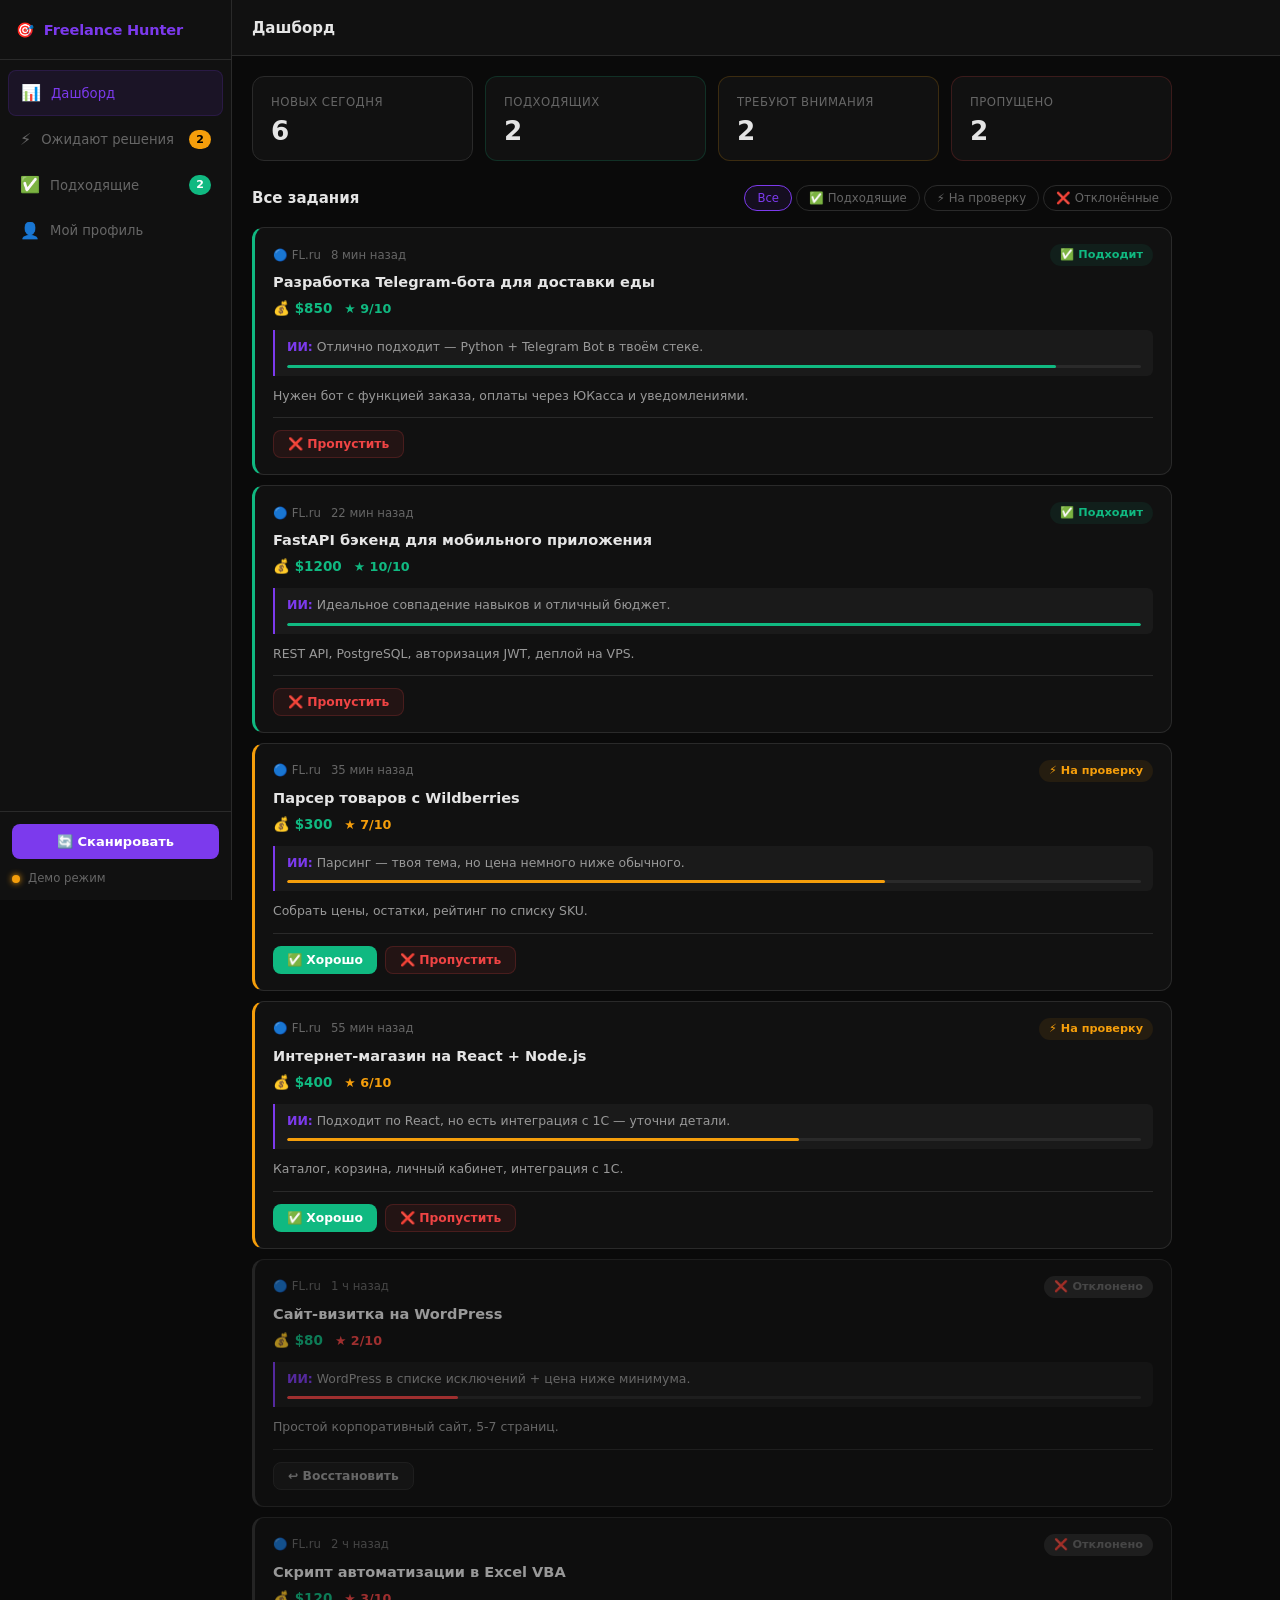
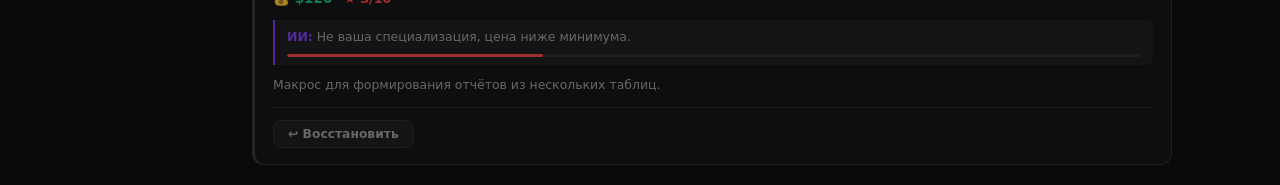
==== public/index.html @ 2350abae "Initial commit: Freelance Hunter MVP - 5-step onboarding (direction, skills, experience, price, summ" ====
<!DOCTYPE html>
<html lang="ru">
<head>
  <meta charset="UTF-8" />
  <meta name="viewport" content="width=device-width, initial-scale=1.0" />
  <title>Freelance Hunter</title>
  <link rel="stylesheet" href="style.css" />
</head>
<body class="dashboard-body">

  <!-- ── Sidebar ─────────────────────────────────────────────────────── -->
  <aside class="sidebar" id="sidebar">
    <div class="sidebar-logo">
      <span>🎯</span>
      <span>Freelance Hunter</span>
    </div>

    <nav class="sidebar-nav">
      <a href="#" class="nav-item active" data-tab="all">
        <span class="nav-icon">📊</span>
        <span>Дашборд</span>
      </a>
      <a href="#" class="nav-item" data-tab="review">
        <span class="nav-icon">⚡</span>
        <span>Ожидают решения</span>
        <span class="nav-badge" id="badge-review">0</span>
      </a>
      <a href="#" class="nav-item" data-tab="approved">
        <span class="nav-icon">✅</span>
        <span>Подходящие</span>
        <span class="nav-badge green" id="badge-approved">0</span>
      </a>
      <a href="#" class="nav-item" data-tab="profile">
        <span class="nav-icon">👤</span>
        <span>Мой профиль</span>
      </a>
    </nav>

    <div class="sidebar-bottom">
      <button class="scan-btn" id="scan-btn" onclick="triggerScan()">
        🔄 Сканировать
      </button>
      <div class="sidebar-status">
        <span class="status-dot" id="status-dot"></span>
        <span id="status-text">Загрузка...</span>
      </div>
    </div>
  </aside>

  <!-- ── Main ──────────────────────────────────────────────────────────── -->
  <main class="main">

    <!-- Topbar -->
    <header class="topbar">
      <button class="menu-btn" id="menu-btn">☰</button>
      <h1 class="topbar-title" id="topbar-title">Дашборд</h1>
      <div class="topbar-right">
        <span class="last-update" id="last-update"></span>
      </div>
    </header>

    <!-- Content -->
    <div class="content">

      <!-- ══ TAB: all (dashboard) ══ -->
      <section class="tab-pane active" id="tab-all">

        <!-- Stats -->
        <div class="stats-row">
          <div class="stat-card">
            <div class="stat-label">Новых сегодня</div>
            <div class="stat-value" id="stat-today">—</div>
          </div>
          <div class="stat-card green">
            <div class="stat-label">Подходящих</div>
            <div class="stat-value" id="stat-approved">—</div>
          </div>
          <div class="stat-card yellow">
            <div class="stat-label">Требуют внимания</div>
            <div class="stat-value" id="stat-review">—</div>
          </div>
          <div class="stat-card red">
            <div class="stat-label">Пропущено</div>
            <div class="stat-value" id="stat-rejected">—</div>
          </div>
        </div>

        <!-- Jobs list -->
        <div class="section-header">
          <h2 class="section-title">Все задания</h2>
          <div class="filter-row">
            <button class="filter-btn active" data-filter="all" onclick="setFilter(this,'all')">Все</button>
            <button class="filter-btn" data-filter="approved" onclick="setFilter(this,'approved')">✅ Подходящие</button>
            <button class="filter-btn" data-filter="review" onclick="setFilter(this,'review')">⚡ На проверку</button>
            <button class="filter-btn" data-filter="rejected" onclick="setFilter(this,'rejected')">❌ Отклонённые</button>
          </div>
        </div>

        <div class="jobs-list" id="jobs-list">
          <div class="empty-state">
            <div class="empty-icon">📭</div>
            <div class="empty-title">Заданий пока нет</div>
            <div class="empty-hint">Нажми «Сканировать» чтобы загрузить задания с FL.ru</div>
          </div>
        </div>

      </section>

      <!-- ══ TAB: review ══ -->
      <section class="tab-pane" id="tab-review">
        <div class="section-header">
          <h2 class="section-title">⚡ Ожидают решения</h2>
        </div>
        <div class="jobs-list" id="review-list"></div>
      </section>

      <!-- ══ TAB: approved ══ -->
      <section class="tab-pane" id="tab-approved">
        <div class="section-header">
          <h2 class="section-title">✅ Подходящие задания</h2>
        </div>
        <div class="jobs-list" id="approved-list"></div>
      </section>

      <!-- ══ TAB: profile ══ -->
      <section class="tab-pane" id="tab-profile">
        <div class="profile-card">
          <h2 class="section-title" style="margin-bottom:20px">👤 Мой профиль</h2>
          <div class="profile-grid" id="profile-display">
            <div class="empty-state">Загрузка...</div>
          </div>
          <div style="margin-top:24px">
            <a href="onboarding.html" class="ob-btn-outline" style="display:inline-flex;align-items:center;gap:8px;text-decoration:none">
              ✏️ Изменить профиль
            </a>
          </div>
        </div>
      </section>

    </div><!-- /content -->
  </main>

  <!-- ── Toasts ─────────────────────────────────────────────────────────── -->
  <div id="toast-box"></div>

  <script src="app.js"></script>
</body>
</html>
---- public/style.css ----
/* ═══════════════════════════════════════════
   RESET & TOKENS
   ═══════════════════════════════════════════ */
*, *::before, *::after { box-sizing: border-box; margin: 0; padding: 0; }

:root {
  --bg:       #0a0a0a;
  --surface:  #111111;
  --surface2: #1a1a1a;
  --border:   #2a2a2a;
  --text:     #e5e5e5;
  --muted:    #666;
  --dim:      #999;

  --accent:   #7c3aed;
  --accent-h: #6d28d9;
  --accent-bg:#7c3aed18;

  --green:    #10b981;
  --green-bg: #10b98115;
  --yellow:   #f59e0b;
  --yellow-bg:#f59e0b15;
  --red:      #ef4444;
  --red-bg:   #ef444415;
  --blue:     #3b82f6;

  --sidebar-w: 232px;
  --topbar-h:  56px;
  --radius:    12px;
  --radius-sm: 8px;
  --shadow:    0 8px 32px rgba(0,0,0,.5);
}

html { font-size: 15px; }

body {
  font-family: -apple-system, BlinkMacSystemFont, 'Segoe UI', system-ui, sans-serif;
  background: var(--bg);
  color: var(--text);
  line-height: 1.6;
  -webkit-font-smoothing: antialiased;
}

a { color: inherit; }
button { font-family: inherit; cursor: pointer; }
input, textarea, select { font-family: inherit; }

::-webkit-scrollbar { width: 5px; height: 5px; }
::-webkit-scrollbar-track { background: transparent; }
::-webkit-scrollbar-thumb { background: #333; border-radius: 99px; }

.hidden { display: none !important; }

/* ═══════════════════════════════════════════
   ONBOARDING LAYOUT
   ═══════════════════════════════════════════ */
.onboarding-body {
  min-height: 100vh;
  display: flex;
  align-items: center;
  justify-content: center;
  padding: 24px 16px;
  background: var(--bg);
}

.ob-wrap {
  width: 100%;
  max-width: 600px;
}

.ob-header {
  text-align: center;
  margin-bottom: 32px;
}

.ob-logo {
  font-size: 1.5rem;
  font-weight: 700;
  color: var(--accent);
  margin-bottom: 6px;
}

.ob-subtitle {
  color: var(--dim);
  font-size: 0.9rem;
}

/* Progress */
.ob-progress-wrap {
  display: flex;
  align-items: center;
  gap: 12px;
  margin-bottom: 20px;
}

.ob-progress-bar {
  flex: 1;
  height: 4px;
  background: var(--border);
  border-radius: 99px;
  overflow: hidden;
}

.ob-progress-fill {
  height: 100%;
  background: var(--accent);
  border-radius: 99px;
  transition: width 0.35s cubic-bezier(.4,0,.2,1);
  width: 0%;
}

.ob-progress-text {
  font-size: 0.8rem;
  color: var(--dim);
  white-space: nowrap;
}

/* Card */
.ob-card {
  background: var(--surface);
  border: 1px solid var(--border);
  border-radius: var(--radius);
  padding: 32px;
  min-height: 320px;
}

/* Steps */
.ob-step { display: none; animation: stepIn .2s ease; }
.ob-step.active { display: block; }

@keyframes stepIn {
  from { opacity: 0; transform: translateX(12px); }
  to   { opacity: 1; transform: translateX(0); }
}

.ob-title {
  font-size: 1.25rem;
  font-weight: 700;
  margin-bottom: 8px;
}

.ob-desc {
  color: var(--dim);
  font-size: 0.88rem;
  margin-bottom: 24px;
  line-height: 1.5;
}

/* Direction cards */
.direction-grid {
  display: grid;
  grid-template-columns: 1fr 1fr;
  gap: 12px;
}

.dir-card {
  display: flex;
  flex-direction: column;
  align-items: center;
  gap: 8px;
  padding: 20px 16px;
  background: var(--surface2);
  border: 2px solid var(--border);
  border-radius: var(--radius);
  text-align: center;
  transition: all .18s ease;
  cursor: pointer;
  color: var(--text);
}

.dir-card:hover { border-color: var(--accent); background: var(--accent-bg); }
.dir-card.selected { border-color: var(--accent); background: var(--accent-bg); }
.dir-card.selected .dir-label { color: var(--accent); }

.dir-icon { font-size: 28px; }
.dir-label { font-weight: 600; font-size: 0.95rem; }
.dir-hint { font-size: 0.78rem; color: var(--muted); }

/* Skill chips */
.skill-chips {
  display: flex;
  flex-wrap: wrap;
  gap: 8px;
  margin-bottom: 16px;
  max-height: 200px;
  overflow-y: auto;
  padding: 2px;
}

.skill-chip {
  padding: 6px 14px;
  border-radius: 99px;
  border: 1.5px solid var(--border);
  background: var(--surface2);
  color: var(--dim);
  font-size: 0.83rem;
  font-weight: 500;
  cursor: pointer;
  transition: all .15s ease;
}

.skill-chip:hover { border-color: var(--accent); color: var(--accent); }

.skill-chip.active {
  background: var(--accent-bg);
  border-color: var(--accent);
  color: var(--accent);
}

.ob-add-skill {
  display: flex;
  gap: 8px;
  margin-bottom: 16px;
}

.ob-selected-wrap {
  border-top: 1px solid var(--border);
  padding-top: 14px;
}

.ob-selected-label {
  font-size: 0.8rem;
  color: var(--muted);
  margin-bottom: 8px;
}

.ob-selected-tags {
  display: flex;
  flex-wrap: wrap;
  gap: 6px;
}

.ob-tag {
  display: inline-block;
  padding: 4px 12px;
  background: var(--accent-bg);
  color: var(--accent);
  border: 1px solid #7c3aed44;
  border-radius: 99px;
  font-size: 0.8rem;
  font-weight: 500;
}

/* Experience */
.exp-options { display: flex; flex-direction: column; gap: 10px; }

.exp-card {
  display: flex;
  align-items: center;
  gap: 16px;
  padding: 16px 20px;
  background: var(--surface2);
  border: 2px solid var(--border);
  border-radius: var(--radius);
  text-align: left;
  color: var(--text);
  transition: all .18s ease;
  cursor: pointer;
}

.exp-card:hover { border-color: var(--accent); background: var(--accent-bg); }
.exp-card.selected { border-color: var(--accent); background: var(--accent-bg); }

.exp-icon { font-size: 24px; flex-shrink: 0; }
.exp-title { font-weight: 600; font-size: 0.95rem; }
.exp-hint { font-size: 0.8rem; color: var(--muted); margin-top: 2px; }

/* Form elements */
.ob-form-group { margin-bottom: 20px; }

.ob-label {
  display: block;
  font-size: 0.83rem;
  font-weight: 600;
  color: var(--dim);
  margin-bottom: 8px;
  text-transform: uppercase;
  letter-spacing: .04em;
}

.ob-input {
  width: 100%;
  background: var(--surface2);
  border: 1px solid var(--border);
  border-radius: var(--radius-sm);
  padding: 10px 14px;
  color: var(--text);
  font-size: 0.9rem;
  outline: none;
  transition: border-color .18s;
}

.ob-input:focus { border-color: var(--accent); }
.ob-input::placeholder { color: var(--muted); }

.ob-hint {
  font-size: 0.78rem;
  color: var(--muted);
  margin-top: 6px;
}

/* Summary */
.summary-card {
  background: var(--surface2);
  border: 1px solid var(--border);
  border-radius: var(--radius);
  overflow: hidden;
}

.summary-row {
  display: flex;
  align-items: flex-start;
  gap: 12px;
  padding: 12px 16px;
  border-bottom: 1px solid var(--border);
}

.summary-row:last-child { border-bottom: none; }
.summary-key { font-size: 0.83rem; color: var(--muted); min-width: 100px; flex-shrink: 0; padding-top: 2px; }
.summary-val { font-size: 0.9rem; font-weight: 500; }

.ob-save-status {
  margin-top: 16px;
  padding: 12px 16px;
  border-radius: var(--radius-sm);
  font-size: 0.88rem;
  font-weight: 500;
}
.ob-save-ok  { background: var(--green-bg); color: var(--green); border: 1px solid #10b98130; }
.ob-save-err { background: var(--yellow-bg); color: var(--yellow); border: 1px solid #f59e0b30; }

/* Onboarding nav buttons */
.ob-nav {
  display: flex;
  justify-content: space-between;
  align-items: center;
  margin-top: 20px;
}

.ob-btn-back {
  background: none;
  border: 1px solid var(--border);
  border-radius: var(--radius-sm);
  padding: 10px 20px;
  color: var(--dim);
  font-size: 0.9rem;
  font-weight: 500;
  transition: all .18s;
  cursor: pointer;
}
.ob-btn-back:hover { border-color: var(--accent); color: var(--accent); }

.ob-btn-next, .ob-btn-save {
  background: var(--accent);
  border: none;
  border-radius: var(--radius-sm);
  padding: 11px 28px;
  color: #fff;
  font-size: 0.9rem;
  font-weight: 600;
  cursor: pointer;
  transition: background .18s, transform .12s;
  display: inline-flex;
  align-items: center;
  gap: 8px;
}
.ob-btn-next:hover { background: var(--accent-h); transform: translateY(-1px); }
.ob-btn-next:disabled { opacity: .6; cursor: not-allowed; transform: none; }

.ob-btn-outline {
  background: none;
  border: 1px solid var(--border);
  border-radius: var(--radius-sm);
  padding: 9px 18px;
  color: var(--text);
  font-size: 0.87rem;
  font-weight: 500;
  cursor: pointer;
  transition: all .18s;
  display: inline-flex;
  align-items: center;
  gap: 6px;
}
.ob-btn-outline:hover { border-color: var(--accent); color: var(--accent); }

.ob-error {
  margin-top: 12px;
  font-size: 0.83rem;
  color: var(--red);
  font-weight: 500;
}

/* Spinner */
.ob-spinner {
  display: inline-block;
  width: 14px; height: 14px;
  border: 2px solid #ffffff44;
  border-top-color: #fff;
  border-radius: 50%;
  animation: spin .65s linear infinite;
}
@keyframes spin { to { transform: rotate(360deg); } }

/* ═══════════════════════════════════════════
   DASHBOARD LAYOUT
   ═══════════════════════════════════════════ */
.dashboard-body { display: flex; min-height: 100vh; }

/* Sidebar */
.sidebar {
  width: var(--sidebar-w);
  background: var(--surface);
  border-right: 1px solid var(--border);
  position: fixed;
  inset: 0 auto 0 0;
  display: flex;
  flex-direction: column;
  z-index: 100;
  transition: transform .22s ease;
}

.sidebar-logo {
  display: flex;
  align-items: center;
  gap: 10px;
  padding: 18px 16px;
  font-weight: 700;
  font-size: 0.97rem;
  color: var(--accent);
  border-bottom: 1px solid var(--border);
  letter-spacing: -.01em;
}

.sidebar-nav {
  flex: 1;
  padding: 10px 8px;
  display: flex;
  flex-direction: column;
  gap: 2px;
  overflow-y: auto;
}

.nav-item {
  display: flex;
  align-items: center;
  gap: 10px;
  padding: 9px 12px;
  border-radius: var(--radius-sm);
  text-decoration: none;
  color: var(--muted);
  font-size: 0.88rem;
  font-weight: 500;
  transition: all .15s;
  position: relative;
}

.nav-item:hover { background: var(--surface2); color: var(--text); }

.nav-item.active {
  background: var(--accent-bg);
  color: var(--accent);
  border: 1px solid #7c3aed28;
}

.nav-icon { font-size: 16px; flex-shrink: 0; }

.nav-badge {
  margin-left: auto;
  background: var(--yellow);
  color: #000;
  font-size: 11px;
  font-weight: 700;
  padding: 1px 7px;
  border-radius: 99px;
  min-width: 20px;
  text-align: center;
}
.nav-badge.green { background: var(--green); color: #fff; }

.sidebar-bottom {
  padding: 12px;
  border-top: 1px solid var(--border);
  display: flex;
  flex-direction: column;
  gap: 10px;
}

.scan-btn {
  width: 100%;
  padding: 10px;
  background: var(--accent);
  color: #fff;
  border: none;
  border-radius: var(--radius-sm);
  font-size: 0.87rem;
  font-weight: 600;
  cursor: pointer;
  transition: background .18s, transform .12s;
  display: flex;
  align-items: center;
  justify-content: center;
  gap: 6px;
}
.scan-btn:hover { background: var(--accent-h); transform: translateY(-1px); }
.scan-btn:disabled { opacity: .6; cursor: not-allowed; transform: none; }

.sidebar-status {
  display: flex;
  align-items: center;
  gap: 8px;
  font-size: 0.78rem;
  color: var(--muted);
}

.status-dot {
  width: 8px; height: 8px;
  border-radius: 50%;
  background: var(--muted);
  flex-shrink: 0;
  transition: background .3s;
}
.status-dot.online { background: var(--green); box-shadow: 0 0 6px var(--green); }
.status-dot.warn   { background: var(--yellow); box-shadow: 0 0 6px var(--yellow); }
.status-dot.error  { background: var(--red); }

/* Main */
.main {
  margin-left: var(--sidebar-w);
  flex: 1;
  display: flex;
  flex-direction: column;
  min-height: 100vh;
}

/* Topbar */
.topbar {
  height: var(--topbar-h);
  background: var(--surface);
  border-bottom: 1px solid var(--border);
  padding: 0 20px;
  display: flex;
  align-items: center;
  gap: 14px;
  position: sticky;
  top: 0;
  z-index: 50;
}

.menu-btn {
  display: none;
  background: none;
  border: none;
  color: var(--text);
  font-size: 20px;
  padding: 4px 6px;
  border-radius: 6px;
  cursor: pointer;
}
.menu-btn:hover { background: var(--surface2); }

.topbar-title {
  font-size: 1rem;
  font-weight: 600;
  flex: 1;
}

.last-update { font-size: 0.78rem; color: var(--muted); }

/* Content */
.content {
  padding: 20px;
  flex: 1;
  max-width: 960px;
  width: 100%;
}

/* Tab panes */
.tab-pane { display: none; }
.tab-pane.active { display: block; animation: fadeUp .2s ease; }
@keyframes fadeUp {
  from { opacity: 0; transform: translateY(8px); }
  to   { opacity: 1; transform: translateY(0); }
}

/* ── Stats row ────────────────────────────────────────────────────────────── */
.stats-row {
  display: grid;
  grid-template-columns: repeat(4, 1fr);
  gap: 12px;
  margin-bottom: 24px;
}

.stat-card {
  background: var(--surface);
  border: 1px solid var(--border);
  border-radius: var(--radius);
  padding: 16px 18px;
  transition: border-color .18s;
}
.stat-card:hover { border-color: #444; }
.stat-card.green  { border-color: #10b98130; }
.stat-card.yellow { border-color: #f59e0b30; }
.stat-card.red    { border-color: #ef444430; }

.stat-label { font-size: 0.78rem; color: var(--muted); text-transform: uppercase; letter-spacing: .04em; margin-bottom: 6px; }
.stat-value { font-size: 1.75rem; font-weight: 700; line-height: 1; }

/* ── Section header ──────────────────────────────────────────────────────── */
.section-header {
  display: flex;
  align-items: center;
  gap: 12px;
  margin-bottom: 16px;
  flex-wrap: wrap;
}

.section-title { font-size: 1rem; font-weight: 600; }

.filter-row {
  margin-left: auto;
  display: flex;
  gap: 4px;
  flex-wrap: wrap;
}

.filter-btn {
  padding: 5px 12px;
  border-radius: 99px;
  border: 1px solid var(--border);
  background: none;
  color: var(--muted);
  font-size: 0.78rem;
  font-weight: 500;
  cursor: pointer;
  transition: all .15s;
}
.filter-btn:hover { border-color: var(--accent); color: var(--accent); }
.filter-btn.active { background: var(--accent-bg); border-color: var(--accent); color: var(--accent); }

/* ── Job list ─────────────────────────────────────────────────────────────── */
.jobs-list { display: flex; flex-direction: column; gap: 10px; }

/* ── Job card ─────────────────────────────────────────────────────────────── */
.job-card {
  background: var(--surface);
  border: 1px solid var(--border);
  border-left: 3px solid var(--border);
  border-radius: var(--radius);
  padding: 16px 18px;
  transition: border-color .18s, transform .15s;
}
.job-card:hover { transform: translateY(-1px); }

.job-card.status-approved { border-left-color: var(--green); }
.job-card.status-review   { border-left-color: var(--yellow); }
.job-card.status-rejected { border-left-color: #333; opacity: .65; }
.job-card.status-pending  { border-left-color: var(--blue); }

.job-card-top { margin-bottom: 10px; }

.job-meta-row {
  display: flex;
  align-items: center;
  gap: 10px;
  margin-bottom: 6px;
  flex-wrap: wrap;
}

.job-platform { font-size: 0.78rem; color: var(--muted); }
.job-time     { font-size: 0.78rem; color: var(--muted); }

.job-status-pill {
  margin-left: auto;
  font-size: 0.75rem;
  font-weight: 600;
  padding: 2px 10px;
  border-radius: 99px;
}
.job-status-pill.status-approved { background: var(--green-bg); color: var(--green); }
.job-status-pill.status-review   { background: var(--yellow-bg); color: var(--yellow); }
.job-status-pill.status-rejected { background: var(--border); color: var(--muted); }
.job-status-pill.status-pending  { background: #3b82f615; color: var(--blue); }

.job-title {
  font-size: 0.97rem;
  font-weight: 600;
  margin-bottom: 6px;
  line-height: 1.4;
}

.job-price-row { display: flex; align-items: center; gap: 12px; }
.job-price { font-size: 0.9rem; font-weight: 700; color: var(--green); }
.job-price.muted { color: var(--muted); font-weight: 400; }
.job-score { font-size: 0.85rem; font-weight: 700; }

/* ── AI reason ───────────────────────────────────────────────────────────── */
.job-reason {
  background: var(--surface2);
  border-left: 2px solid var(--accent);
  border-radius: 0 6px 6px 0;
  padding: 8px 12px;
  font-size: 0.83rem;
  color: var(--dim);
  margin-bottom: 10px;
  line-height: 1.5;
}
.reason-label { color: var(--accent); font-weight: 600; }

.score-bar {
  height: 3px;
  background: var(--border);
  border-radius: 99px;
  margin-top: 8px;
  overflow: hidden;
}
.score-fill {
  height: 100%;
  border-radius: 99px;
  transition: width .4s ease;
}

/* ── Job description ─────────────────────────────────────────────────────── */
.job-desc {
  font-size: 0.83rem;
  color: var(--dim);
  line-height: 1.55;
  margin-bottom: 12px;
}

/* ── Job actions ─────────────────────────────────────────────────────────── */
.job-actions { display: flex; gap: 8px; flex-wrap: wrap; margin-top: 12px; padding-top: 12px; border-top: 1px solid var(--border); }

.job-btn {
  padding: 6px 14px;
  border-radius: var(--radius-sm);
  font-size: 0.82rem;
  font-weight: 600;
  cursor: pointer;
  border: none;
  transition: all .15s;
  display: inline-flex;
  align-items: center;
  gap: 5px;
  text-decoration: none;
}

.btn-open    { background: var(--surface2); color: var(--text); border: 1px solid var(--border); }
.btn-open:hover { border-color: var(--accent); color: var(--accent); }

.btn-approve { background: var(--green); color: #fff; }
.btn-approve:hover { opacity: .85; }

.btn-skip    { background: var(--red-bg); color: var(--red); border: 1px solid #ef444430; }
.btn-skip:hover { background: var(--red); color: #fff; }

.btn-restore { background: var(--surface2); color: var(--dim); border: 1px solid var(--border); }
.btn-restore:hover { border-color: var(--accent); color: var(--accent); }

/* ── Empty state ─────────────────────────────────────────────────────────── */
.empty-state {
  display: flex;
  flex-direction: column;
  align-items: center;
  justify-content: center;
  padding: 56px 24px;
  text-align: center;
}
.empty-icon  { font-size: 40px; margin-bottom: 12px; }
.empty-title { font-size: 1rem; font-weight: 600; color: var(--dim); margin-bottom: 6px; }
.empty-hint  { font-size: 0.83rem; color: var(--muted); }

/* ── Profile tab ─────────────────────────────────────────────────────────── */
.profile-card {
  background: var(--surface);
  border: 1px solid var(--border);
  border-radius: var(--radius);
  padding: 24px;
  max-width: 560px;
}

.profile-grid { display: flex; flex-direction: column; gap: 0; }

.profile-row {
  display: flex;
  align-items: flex-start;
  gap: 16px;
  padding: 12px 0;
  border-bottom: 1px solid var(--border);
}
.profile-row:last-child { border-bottom: none; }
.profile-key { font-size: 0.83rem; color: var(--muted); min-width: 100px; flex-shrink: 0; padding-top: 3px; }
.profile-val { font-size: 0.9rem; font-weight: 500; }
.skills-wrap { display: flex; flex-wrap: wrap; gap: 6px; }

/* ── Toast ────────────────────────────────────────────────────────────────── */
#toast-box {
  position: fixed;
  bottom: 20px;
  right: 20px;
  display: flex;
  flex-direction: column;
  gap: 8px;
  z-index: 999;
}

.toast {
  display: flex;
  align-items: center;
  gap: 8px;
  padding: 11px 16px;
  border-radius: var(--radius-sm);
  font-size: 0.85rem;
  font-weight: 500;
  background: var(--surface2);
  border: 1px solid var(--border);
  box-shadow: var(--shadow);
  min-width: 220px;
  max-width: 340px;
  animation: toastIn .2s ease;
  transition: opacity .3s, transform .3s;
}

.toast.hide { opacity: 0; transform: translateX(20px); }
@keyframes toastIn { from { opacity:0; transform:translateX(20px); } to { opacity:1; transform:translateX(0); } }

.toast-success { border-color: #10b98140; color: var(--green); }
.toast-warn    { border-color: #f59e0b40; color: var(--yellow); }
.toast-error   { border-color: #ef444440; color: var(--red); }
.toast-info    { border-color: #7c3aed40; color: var(--accent); }

/* ── Spinner (for scan button) ───────────────────────────────────────────── */
.spinner {
  display: inline-block;
  width: 13px; height: 13px;
  border: 2px solid #ffffff44;
  border-top-color: #fff;
  border-radius: 50%;
  animation: spin .65s linear infinite;
}

/* ═══════════════════════════════════════════
   RESPONSIVE
   ═══════════════════════════════════════════ */
@media (max-width: 900px) {
  .stats-row { grid-template-columns: 1fr 1fr; }
}

@media (max-width: 700px) {
  .sidebar { transform: translateX(-100%); box-shadow: none; }
  .sidebar.open { transform: translateX(0); box-shadow: var(--shadow); }
  .main { margin-left: 0; }
  .menu-btn { display: block; }
  .content { padding: 14px; }
  .stats-row { grid-template-columns: 1fr 1fr; gap: 8px; }
  .section-header { flex-direction: column; align-items: flex-start; }
  .filter-row { margin-left: 0; }
  .ob-card { padding: 20px; }
  .direction-grid { grid-template-columns: 1fr 1fr; }
}

@media (max-width: 420px) {
  .stats-row { grid-template-columns: 1fr 1fr; }
  .direction-grid { grid-template-columns: 1fr; }
  .job-actions { flex-direction: column; }
  .job-btn { justify-content: center; }
}
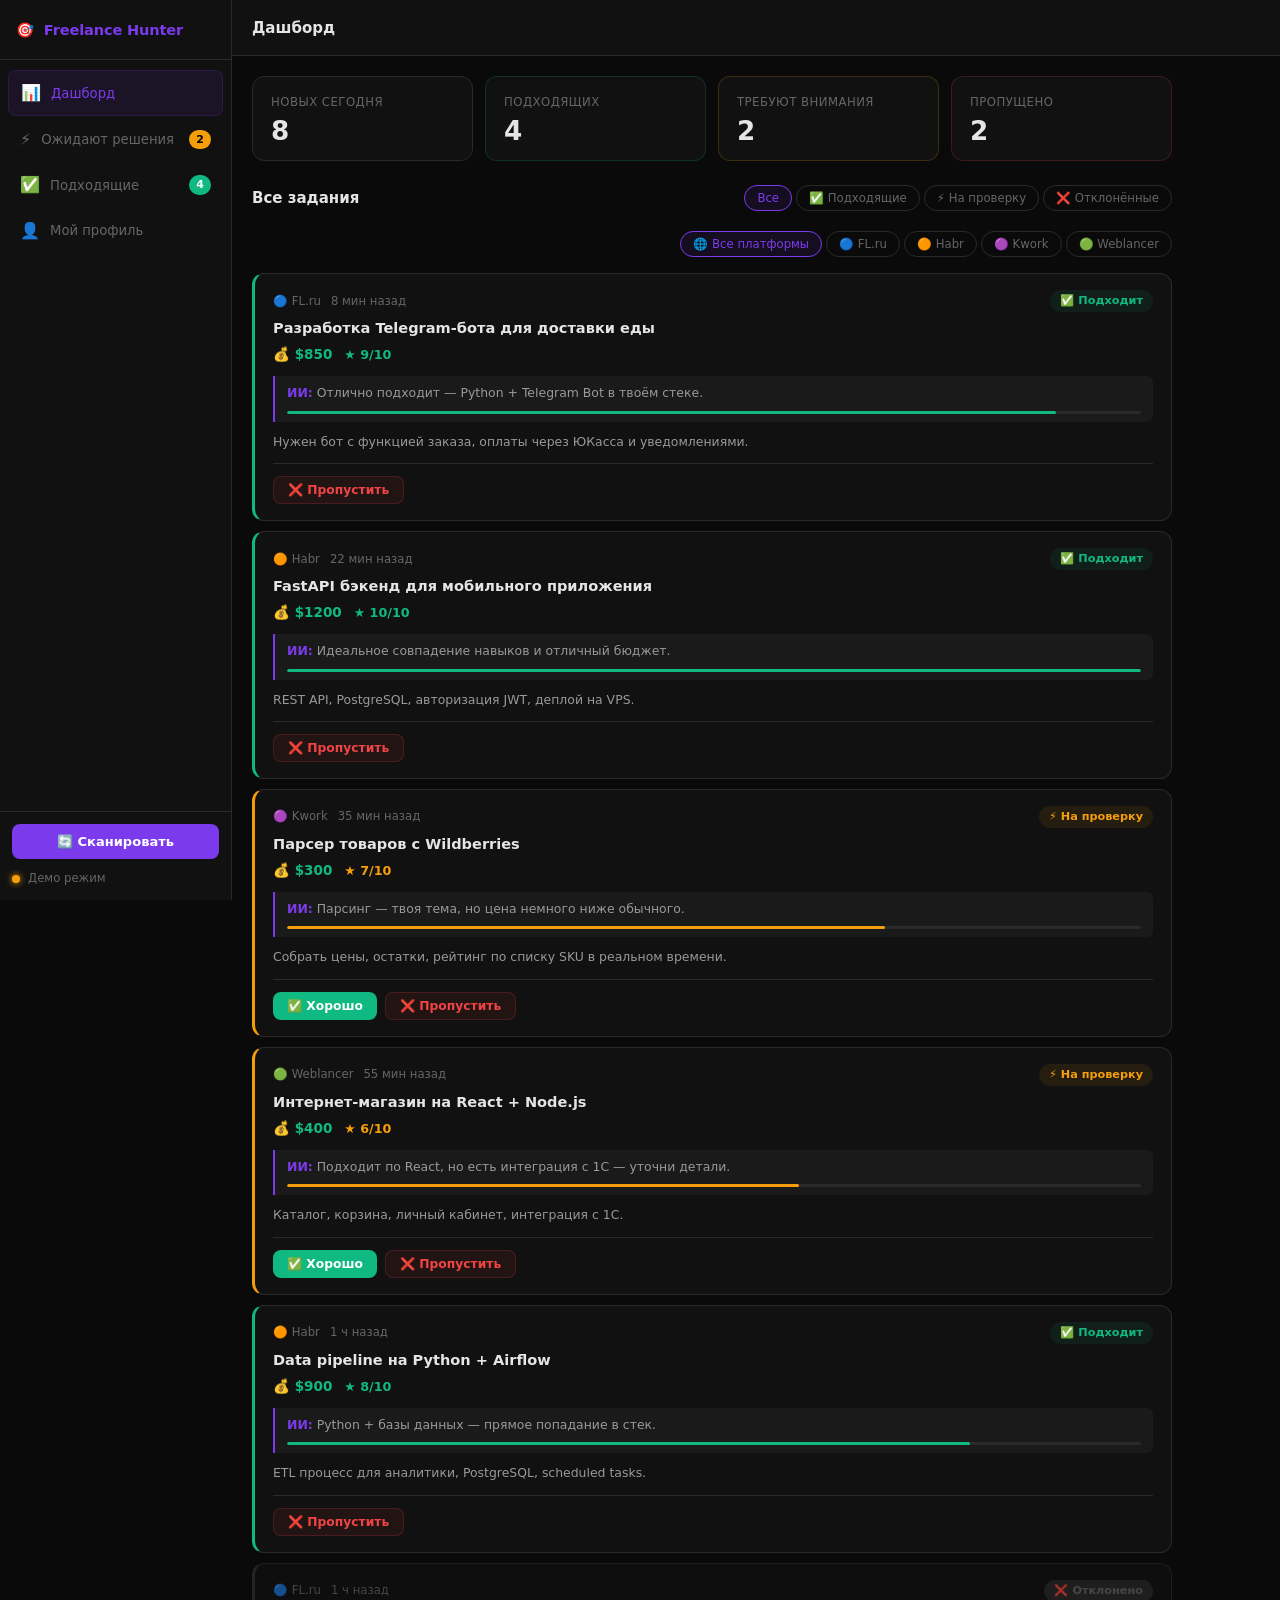
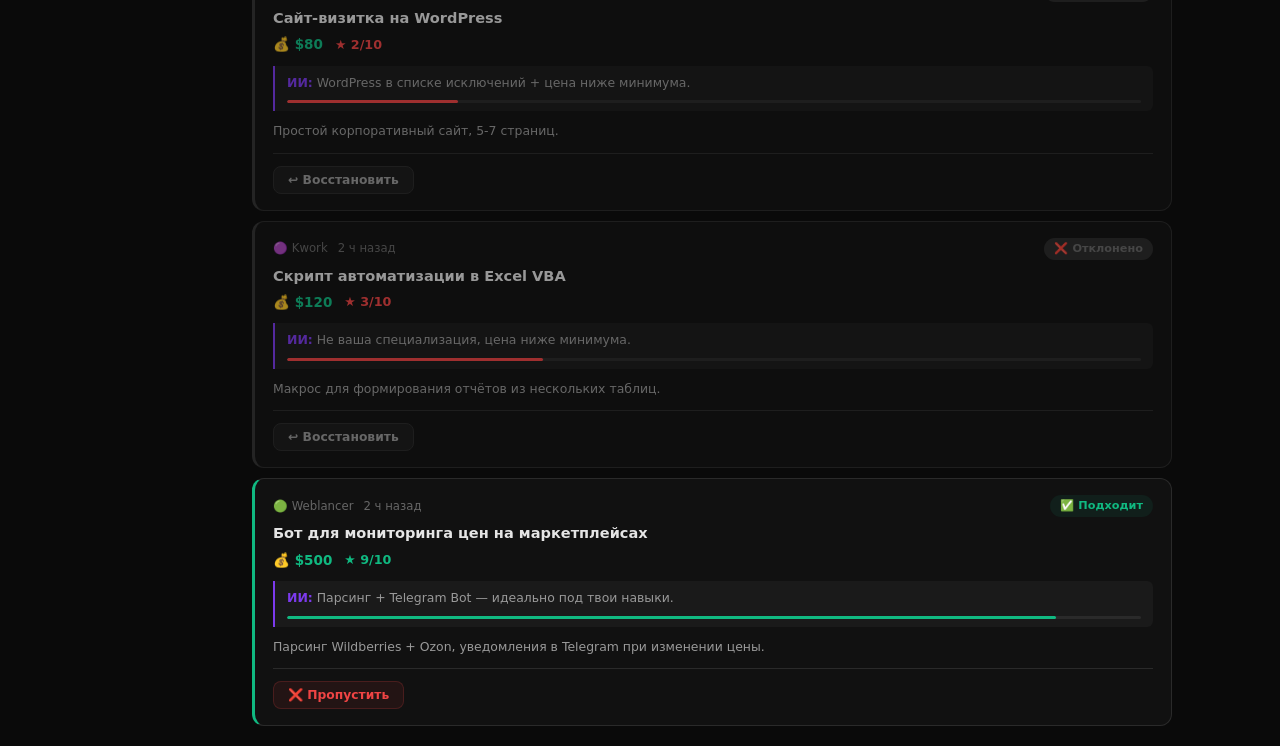
==== commit c9be91e1: "feat: add Habr/Kwork/Weblancer parsers, upgrade to llama-3.3-70b, platform filters - lib/habr_parser" ====
--- a/public/index.html
+++ b/public/index.html
@@ -94,6 +94,13 @@
             <button class="filter-btn" data-filter="review" onclick="setFilter(this,'review')">⚡ На проверку</button>
             <button class="filter-btn" data-filter="rejected" onclick="setFilter(this,'rejected')">❌ Отклонённые</button>
           </div>
+          <div class="filter-row" style="margin-top:8px">
+            <button class="filter-btn plt active" data-plt="all" onclick="setPlatform(this,'all')">🌐 Все платформы</button>
+            <button class="filter-btn plt" data-plt="fl.ru" onclick="setPlatform(this,'fl.ru')">🔵 FL.ru</button>
+            <button class="filter-btn plt" data-plt="habr" onclick="setPlatform(this,'habr')">🟠 Habr</button>
+            <button class="filter-btn plt" data-plt="kwork" onclick="setPlatform(this,'kwork')">🟣 Kwork</button>
+            <button class="filter-btn plt" data-plt="weblancer" onclick="setPlatform(this,'weblancer')">🟢 Weblancer</button>
+          </div>
         </div>
 
         <div class="jobs-list" id="jobs-list">
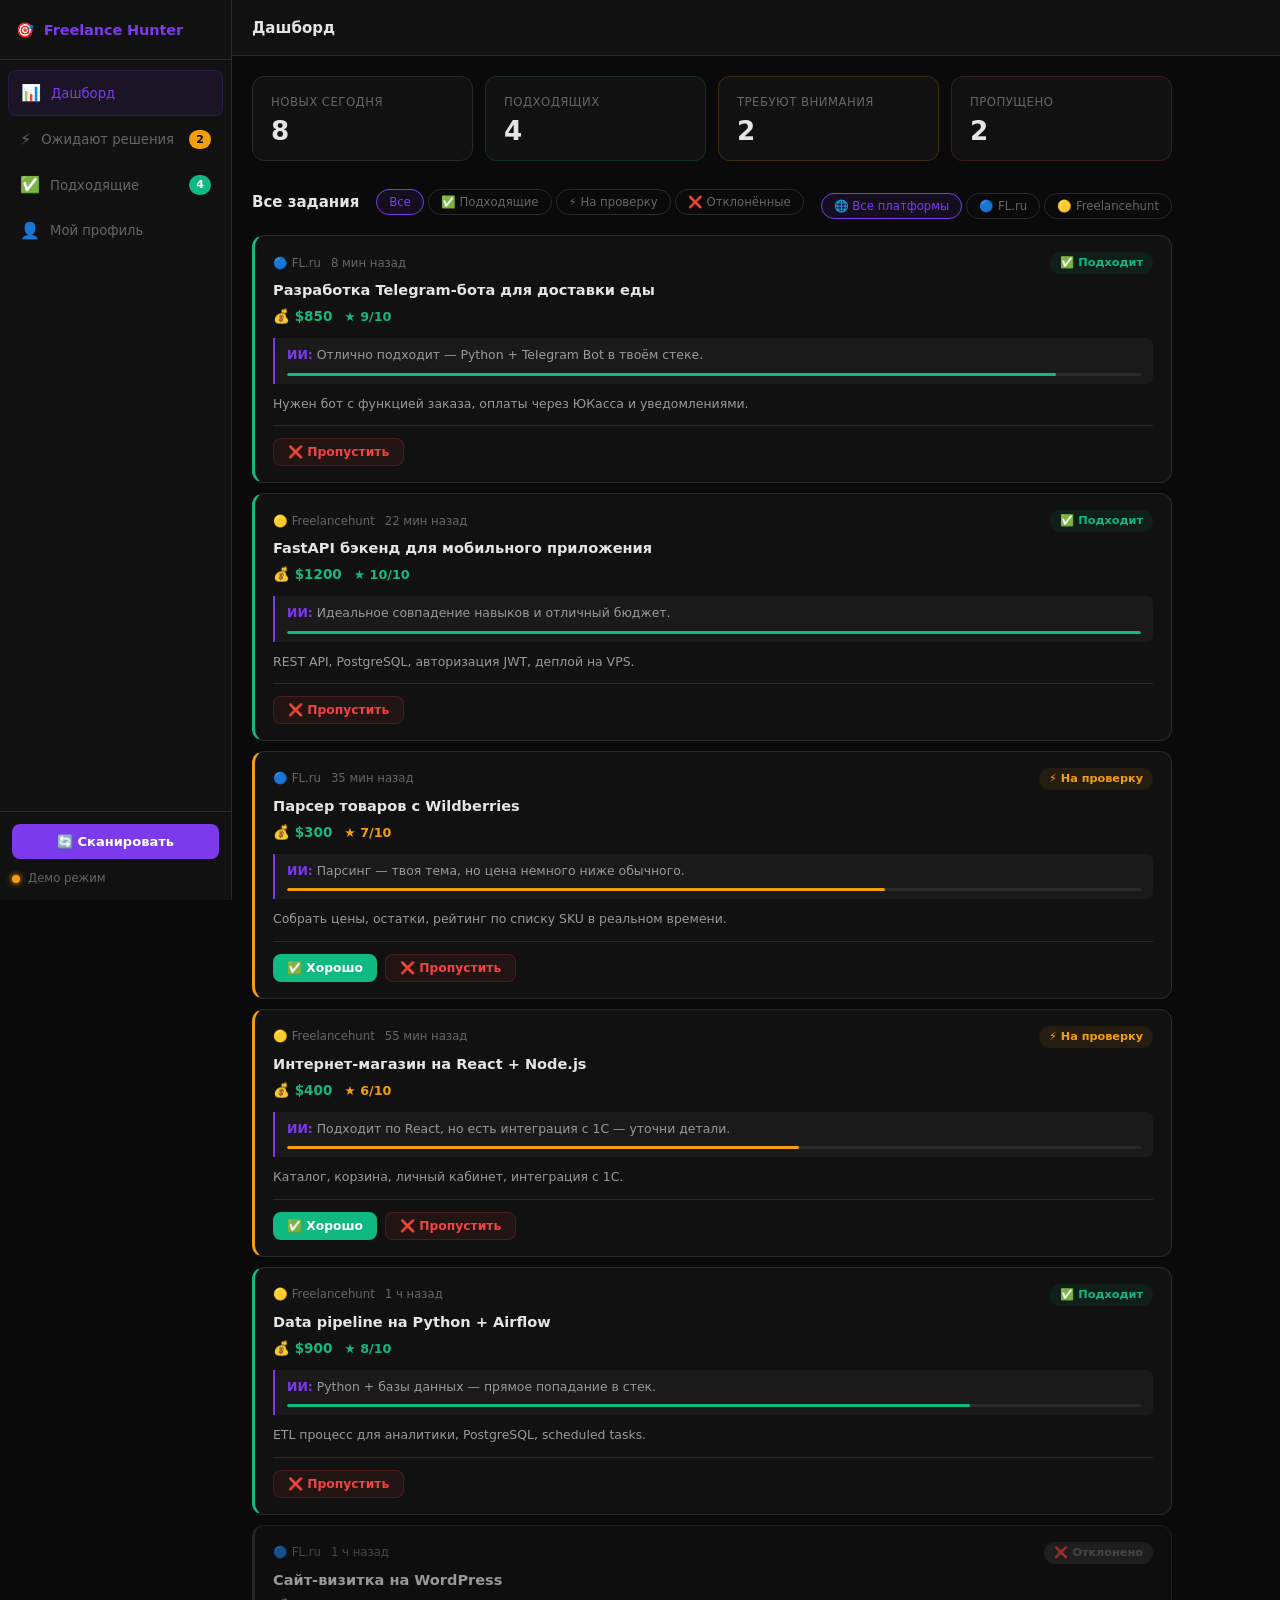
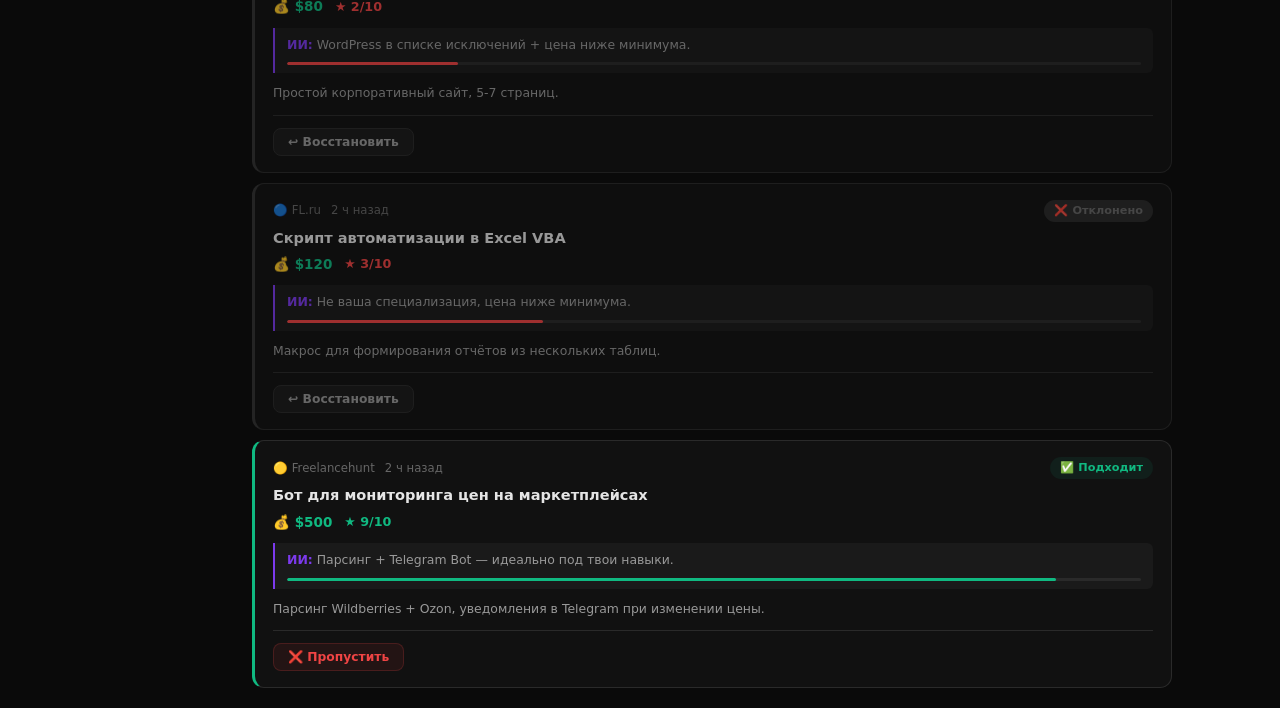
==== commit ba553ab9: "feat: add Freelancehunt parser, replace dead RSS feeds - Add lib/freelancehunt_parser.py (RSS confir" ====
--- a/public/index.html
+++ b/public/index.html
@@ -97,9 +97,7 @@
           <div class="filter-row" style="margin-top:8px">
             <button class="filter-btn plt active" data-plt="all" onclick="setPlatform(this,'all')">🌐 Все платформы</button>
             <button class="filter-btn plt" data-plt="fl.ru" onclick="setPlatform(this,'fl.ru')">🔵 FL.ru</button>
-            <button class="filter-btn plt" data-plt="habr" onclick="setPlatform(this,'habr')">🟠 Habr</button>
-            <button class="filter-btn plt" data-plt="kwork" onclick="setPlatform(this,'kwork')">🟣 Kwork</button>
-            <button class="filter-btn plt" data-plt="weblancer" onclick="setPlatform(this,'weblancer')">🟢 Weblancer</button>
+            <button class="filter-btn plt" data-plt="freelancehunt" onclick="setPlatform(this,'freelancehunt')">🟡 Freelancehunt</button>
           </div>
         </div>
 
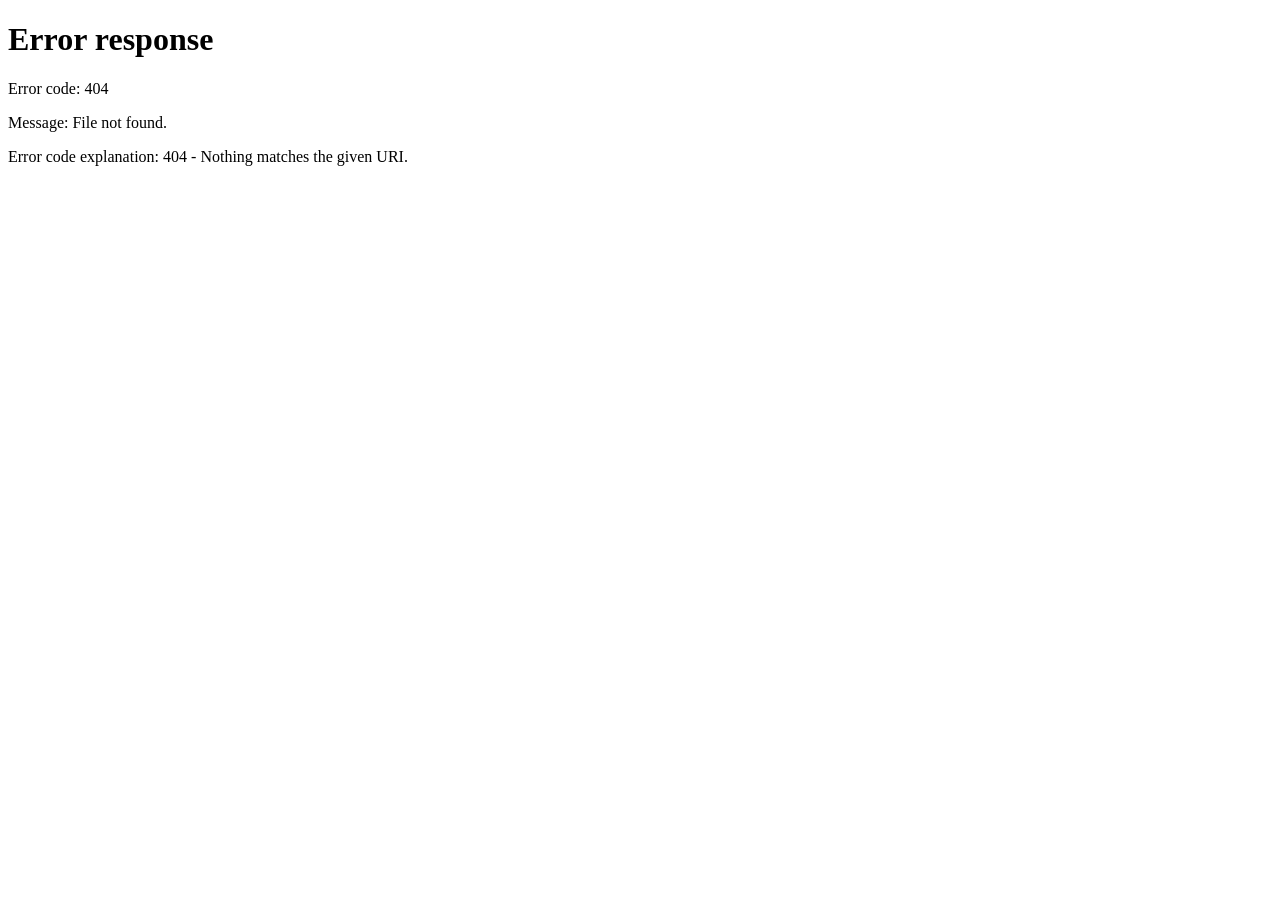
==== commit 05cd4fdc: "feat: Google auth + per-user data + 4 platforms Auth: - public/login.html  — Google Identity Service" ====
--- a/public/index.html
+++ b/public/index.html
@@ -15,6 +15,16 @@
       <span>Freelance Hunter</span>
     </div>
 
+    <!-- User info -->
+    <div class="sidebar-user" id="sidebar-user">
+      <div class="su-avatar" id="su-avatar"></div>
+      <div class="su-info">
+        <div class="su-name" id="su-name">Загрузка...</div>
+        <div class="su-email" id="su-email"></div>
+      </div>
+      <button class="su-logout" title="Выйти" onclick="logout()">↩</button>
+    </div>
+
     <nav class="sidebar-nav">
       <a href="#" class="nav-item active" data-tab="all">
         <span class="nav-icon">📊</span>
@@ -22,13 +32,13 @@
       </a>
       <a href="#" class="nav-item" data-tab="review">
         <span class="nav-icon">⚡</span>
-        <span>Ожидают решения</span>
-        <span class="nav-badge" id="badge-review">0</span>
+        <span>На проверку</span>
+        <span class="nav-badge" id="badge-review" style="display:none">0</span>
       </a>
       <a href="#" class="nav-item" data-tab="approved">
         <span class="nav-icon">✅</span>
         <span>Подходящие</span>
-        <span class="nav-badge green" id="badge-approved">0</span>
+        <span class="nav-badge green" id="badge-approved" style="display:none">0</span>
       </a>
       <a href="#" class="nav-item" data-tab="profile">
         <span class="nav-icon">👤</span>
@@ -62,10 +72,9 @@
     <!-- Content -->
     <div class="content">
 
-      <!-- ══ TAB: all (dashboard) ══ -->
+      <!-- ══ TAB: all ══ -->
       <section class="tab-pane active" id="tab-all">
 
-        <!-- Stats -->
         <div class="stats-row">
           <div class="stat-card">
             <div class="stat-label">Новых сегодня</div>
@@ -76,7 +85,7 @@
             <div class="stat-value" id="stat-approved">—</div>
           </div>
           <div class="stat-card yellow">
-            <div class="stat-label">Требуют внимания</div>
+            <div class="stat-label">На проверку</div>
             <div class="stat-value" id="stat-review">—</div>
           </div>
           <div class="stat-card red">
@@ -85,36 +94,36 @@
           </div>
         </div>
 
-        <!-- Jobs list -->
         <div class="section-header">
           <h2 class="section-title">Все задания</h2>
           <div class="filter-row">
-            <button class="filter-btn active" data-filter="all" onclick="setFilter(this,'all')">Все</button>
-            <button class="filter-btn" data-filter="approved" onclick="setFilter(this,'approved')">✅ Подходящие</button>
-            <button class="filter-btn" data-filter="review" onclick="setFilter(this,'review')">⚡ На проверку</button>
-            <button class="filter-btn" data-filter="rejected" onclick="setFilter(this,'rejected')">❌ Отклонённые</button>
+            <button class="filter-btn active" data-filter="all"      onclick="setFilter(this,'all')">Все</button>
+            <button class="filter-btn"        data-filter="approved" onclick="setFilter(this,'approved')">✅ Подходящие</button>
+            <button class="filter-btn"        data-filter="review"   onclick="setFilter(this,'review')">⚡ Проверка</button>
+            <button class="filter-btn"        data-filter="rejected" onclick="setFilter(this,'rejected')">❌ Отклонённые</button>
           </div>
           <div class="filter-row" style="margin-top:8px">
-            <button class="filter-btn plt active" data-plt="all" onclick="setPlatform(this,'all')">🌐 Все платформы</button>
-            <button class="filter-btn plt" data-plt="fl.ru" onclick="setPlatform(this,'fl.ru')">🔵 FL.ru</button>
-            <button class="filter-btn plt" data-plt="freelancehunt" onclick="setPlatform(this,'freelancehunt')">🟡 Freelancehunt</button>
+            <button class="filter-btn plt active" data-plt="all"          onclick="setPlatform(this,'all')">🌐 Все</button>
+            <button class="filter-btn plt"        data-plt="fl.ru"        onclick="setPlatform(this,'fl.ru')">🔵 FL.ru</button>
+            <button class="filter-btn plt"        data-plt="freelancehunt" onclick="setPlatform(this,'freelancehunt')">🟡 Freelancehunt</button>
+            <button class="filter-btn plt"        data-plt="workzilla"    onclick="setPlatform(this,'workzilla')">🟢 Work-zilla</button>
+            <button class="filter-btn plt"        data-plt="weblancer"    onclick="setPlatform(this,'weblancer')">🔷 Weblancer</button>
           </div>
         </div>
 
         <div class="jobs-list" id="jobs-list">
           <div class="empty-state">
             <div class="empty-icon">📭</div>
-            <div class="empty-title">Заданий пока нет</div>
-            <div class="empty-hint">Нажми «Сканировать» чтобы загрузить задания с FL.ru</div>
+            <div class="empty-title">Нажми «Сканировать»</div>
+            <div class="empty-hint">Загрузим задания с 4 платформ и ИИ их отфильтрует</div>
           </div>
         </div>
-
       </section>
 
       <!-- ══ TAB: review ══ -->
       <section class="tab-pane" id="tab-review">
         <div class="section-header">
-          <h2 class="section-title">⚡ Ожидают решения</h2>
+          <h2 class="section-title">⚡ На проверку</h2>
         </div>
         <div class="jobs-list" id="review-list"></div>
       </section>
@@ -142,10 +151,9 @@
         </div>
       </section>
 
-    </div><!-- /content -->
+    </div>
   </main>
 
-  <!-- ── Toasts ─────────────────────────────────────────────────────────── -->
   <div id="toast-box"></div>
 
   <script src="app.js"></script>
--- a/public/style.css
+++ b/public/style.css
@@ -1,412 +1,259 @@
-/* ═══════════════════════════════════════════
-   RESET & TOKENS
-   ═══════════════════════════════════════════ */
+/* ═══════════════════════════════════════════════════════════════
+   RESET & DESIGN TOKENS
+   ═══════════════════════════════════════════════════════════════ */
 *, *::before, *::after { box-sizing: border-box; margin: 0; padding: 0; }
 
 :root {
-  --bg:       #0a0a0a;
-  --surface:  #111111;
-  --surface2: #1a1a1a;
-  --border:   #2a2a2a;
-  --text:     #e5e5e5;
-  --muted:    #666;
-  --dim:      #999;
-
-  --accent:   #7c3aed;
-  --accent-h: #6d28d9;
-  --accent-bg:#7c3aed18;
-
-  --green:    #10b981;
-  --green-bg: #10b98115;
-  --yellow:   #f59e0b;
-  --yellow-bg:#f59e0b15;
-  --red:      #ef4444;
-  --red-bg:   #ef444415;
-  --blue:     #3b82f6;
-
-  --sidebar-w: 232px;
-  --topbar-h:  56px;
-  --radius:    12px;
-  --radius-sm: 8px;
-  --shadow:    0 8px 32px rgba(0,0,0,.5);
+  /* Backgrounds */
+  --bg:        #07080d;
+  --surface:   #0e1018;
+  --surface2:  #161822;
+  --surface3:  #1c1f2e;
+
+  /* Borders */
+  --border:    #1f2235;
+  --border2:   #2a2d42;
+
+  /* Text */
+  --text:      #e2e4f0;
+  --dim:       #9699b0;
+  --muted:     #545770;
+
+  /* Accent (violet-purple gradient) */
+  --accent:    #7c3aed;
+  --accent2:   #6025c7;
+  --accent-h:  #5b21b6;
+  --accent-bg: rgba(124,58,237,.12);
+  --accent-bd: rgba(124,58,237,.28);
+
+  /* Semantic colors */
+  --green:     #10b981;
+  --green-bg:  rgba(16,185,129,.1);
+  --green-bd:  rgba(16,185,129,.25);
+
+  --yellow:    #f59e0b;
+  --yellow-bg: rgba(245,158,11,.1);
+  --yellow-bd: rgba(245,158,11,.25);
+
+  --red:       #ef4444;
+  --red-bg:    rgba(239,68,68,.1);
+  --red-bd:    rgba(239,68,68,.25);
+
+  --blue:      #3b82f6;
+  --blue-bg:   rgba(59,130,246,.1);
+
+  /* Layout */
+  --sidebar-w: 240px;
+  --topbar-h:  58px;
+  --radius:    14px;
+  --radius-sm: 9px;
+  --radius-xs: 6px;
+
+  /* Shadows */
+  --shadow-sm: 0 2px 8px rgba(0,0,0,.4);
+  --shadow:    0 8px 32px rgba(0,0,0,.6);
+  --shadow-lg: 0 16px 56px rgba(0,0,0,.7);
+
+  /* Glow */
+  --glow-accent: 0 0 20px rgba(124,58,237,.35);
+  --glow-green:  0 0 16px rgba(16,185,129,.35);
 }
 
 html { font-size: 15px; }
 
 body {
-  font-family: -apple-system, BlinkMacSystemFont, 'Segoe UI', system-ui, sans-serif;
+  font-family: -apple-system, BlinkMacSystemFont, 'Inter', 'Segoe UI', system-ui, sans-serif;
   background: var(--bg);
   color: var(--text);
   line-height: 1.6;
   -webkit-font-smoothing: antialiased;
-}
-
-a { color: inherit; }
+  -moz-osx-font-smoothing: grayscale;
+}
+
+a { color: inherit; text-decoration: none; }
 button { font-family: inherit; cursor: pointer; }
 input, textarea, select { font-family: inherit; }
 
 ::-webkit-scrollbar { width: 5px; height: 5px; }
 ::-webkit-scrollbar-track { background: transparent; }
-::-webkit-scrollbar-thumb { background: #333; border-radius: 99px; }
+::-webkit-scrollbar-thumb { background: var(--border2); border-radius: 99px; }
 
 .hidden { display: none !important; }
 
-/* ═══════════════════════════════════════════
-   ONBOARDING LAYOUT
-   ═══════════════════════════════════════════ */
+
+/* ═══════════════════════════════════════════════════════════════
+   ONBOARDING
+   ═══════════════════════════════════════════════════════════════ */
 .onboarding-body {
   min-height: 100vh;
   display: flex;
   align-items: center;
   justify-content: center;
-  padding: 24px 16px;
+  padding: 28px 16px;
   background: var(--bg);
-}
-
-.ob-wrap {
-  width: 100%;
-  max-width: 600px;
-}
-
-.ob-header {
-  text-align: center;
-  margin-bottom: 32px;
-}
-
-.ob-logo {
-  font-size: 1.5rem;
-  font-weight: 700;
-  color: var(--accent);
-  margin-bottom: 6px;
-}
-
-.ob-subtitle {
-  color: var(--dim);
-  font-size: 0.9rem;
-}
+  background-image:
+    radial-gradient(ellipse 60% 50% at 20% 20%, rgba(124,58,237,.08) 0%, transparent 60%),
+    radial-gradient(ellipse 50% 40% at 80% 80%, rgba(59,130,246,.06) 0%, transparent 60%);
+}
+
+.ob-wrap { width: 100%; max-width: 600px; }
+
+.ob-header { text-align: center; margin-bottom: 36px; }
+.ob-logo   { font-size: 1.55rem; font-weight: 800; background: linear-gradient(135deg, var(--accent), #a855f7); -webkit-background-clip: text; -webkit-text-fill-color: transparent; background-clip: text; margin-bottom: 6px; }
+.ob-subtitle { color: var(--dim); font-size: 0.9rem; }
 
 /* Progress */
-.ob-progress-wrap {
-  display: flex;
-  align-items: center;
-  gap: 12px;
-  margin-bottom: 20px;
-}
-
-.ob-progress-bar {
-  flex: 1;
-  height: 4px;
-  background: var(--border);
-  border-radius: 99px;
-  overflow: hidden;
-}
-
-.ob-progress-fill {
-  height: 100%;
-  background: var(--accent);
-  border-radius: 99px;
-  transition: width 0.35s cubic-bezier(.4,0,.2,1);
-  width: 0%;
-}
-
-.ob-progress-text {
-  font-size: 0.8rem;
-  color: var(--dim);
-  white-space: nowrap;
-}
+.ob-progress-wrap  { display: flex; align-items: center; gap: 14px; margin-bottom: 22px; }
+.ob-progress-bar   { flex: 1; height: 3px; background: var(--border); border-radius: 99px; overflow: hidden; }
+.ob-progress-fill  { height: 100%; background: linear-gradient(90deg, var(--accent), #a855f7); border-radius: 99px; transition: width 0.4s cubic-bezier(.4,0,.2,1); }
+.ob-progress-text  { font-size: 0.8rem; color: var(--muted); white-space: nowrap; }
 
 /* Card */
 .ob-card {
   background: var(--surface);
   border: 1px solid var(--border);
   border-radius: var(--radius);
-  padding: 32px;
+  padding: 34px;
   min-height: 320px;
+  box-shadow: var(--shadow);
 }
 
 /* Steps */
-.ob-step { display: none; animation: stepIn .2s ease; }
+.ob-step { display: none; animation: stepIn .22s ease; }
 .ob-step.active { display: block; }
-
-@keyframes stepIn {
-  from { opacity: 0; transform: translateX(12px); }
-  to   { opacity: 1; transform: translateX(0); }
-}
-
-.ob-title {
-  font-size: 1.25rem;
-  font-weight: 700;
-  margin-bottom: 8px;
-}
-
-.ob-desc {
-  color: var(--dim);
-  font-size: 0.88rem;
-  margin-bottom: 24px;
-  line-height: 1.5;
-}
-
-/* Direction cards */
-.direction-grid {
-  display: grid;
-  grid-template-columns: 1fr 1fr;
-  gap: 12px;
-}
+@keyframes stepIn { from { opacity:0; transform:translateX(14px); } to { opacity:1; transform:translateX(0); } }
+
+.ob-title { font-size: 1.3rem; font-weight: 700; margin-bottom: 8px; }
+.ob-desc  { color: var(--dim); font-size: 0.88rem; margin-bottom: 26px; line-height: 1.55; }
+
+/* Direction grid */
+.direction-grid { display: grid; grid-template-columns: 1fr 1fr; gap: 12px; }
 
 .dir-card {
-  display: flex;
-  flex-direction: column;
-  align-items: center;
-  gap: 8px;
-  padding: 20px 16px;
-  background: var(--surface2);
-  border: 2px solid var(--border);
-  border-radius: var(--radius);
-  text-align: center;
+  display: flex; flex-direction: column; align-items: center; gap: 8px;
+  padding: 22px 16px; background: var(--surface2); border: 1.5px solid var(--border);
+  border-radius: var(--radius); text-align: center; cursor: pointer; color: var(--text);
   transition: all .18s ease;
-  cursor: pointer;
-  color: var(--text);
-}
-
-.dir-card:hover { border-color: var(--accent); background: var(--accent-bg); }
-.dir-card.selected { border-color: var(--accent); background: var(--accent-bg); }
+}
+.dir-card:hover   { border-color: var(--accent); background: var(--accent-bg); transform: translateY(-2px); }
+.dir-card.selected { border-color: var(--accent); background: var(--accent-bg); box-shadow: 0 0 0 1px var(--accent-bd); }
 .dir-card.selected .dir-label { color: var(--accent); }
-
-.dir-icon { font-size: 28px; }
+.dir-icon  { font-size: 30px; }
 .dir-label { font-weight: 600; font-size: 0.95rem; }
-.dir-hint { font-size: 0.78rem; color: var(--muted); }
+.dir-hint  { font-size: 0.78rem; color: var(--muted); }
 
 /* Skill chips */
-.skill-chips {
-  display: flex;
-  flex-wrap: wrap;
-  gap: 8px;
-  margin-bottom: 16px;
-  max-height: 200px;
-  overflow-y: auto;
-  padding: 2px;
-}
+.skill-chips { display: flex; flex-wrap: wrap; gap: 8px; margin-bottom: 16px; max-height: 200px; overflow-y: auto; padding: 2px; }
 
 .skill-chip {
-  padding: 6px 14px;
-  border-radius: 99px;
-  border: 1.5px solid var(--border);
-  background: var(--surface2);
-  color: var(--dim);
-  font-size: 0.83rem;
-  font-weight: 500;
-  cursor: pointer;
-  transition: all .15s ease;
-}
-
-.skill-chip:hover { border-color: var(--accent); color: var(--accent); }
-
-.skill-chip.active {
-  background: var(--accent-bg);
-  border-color: var(--accent);
-  color: var(--accent);
-}
-
-.ob-add-skill {
-  display: flex;
-  gap: 8px;
-  margin-bottom: 16px;
-}
-
-.ob-selected-wrap {
-  border-top: 1px solid var(--border);
-  padding-top: 14px;
-}
-
-.ob-selected-label {
-  font-size: 0.8rem;
-  color: var(--muted);
-  margin-bottom: 8px;
-}
-
-.ob-selected-tags {
-  display: flex;
-  flex-wrap: wrap;
-  gap: 6px;
-}
+  padding: 6px 15px; border-radius: 99px; border: 1.5px solid var(--border2);
+  background: var(--surface2); color: var(--dim); font-size: 0.82rem; font-weight: 500;
+  cursor: pointer; transition: all .15s ease;
+}
+.skill-chip:hover  { border-color: var(--accent); color: var(--accent); }
+.skill-chip.active { background: var(--accent-bg); border-color: var(--accent); color: var(--accent); }
+
+.ob-add-skill { display: flex; gap: 8px; margin-bottom: 16px; }
+
+.ob-selected-wrap  { border-top: 1px solid var(--border); padding-top: 14px; }
+.ob-selected-label { font-size: 0.8rem; color: var(--muted); margin-bottom: 8px; }
+.ob-selected-tags  { display: flex; flex-wrap: wrap; gap: 6px; }
 
 .ob-tag {
-  display: inline-block;
-  padding: 4px 12px;
-  background: var(--accent-bg);
-  color: var(--accent);
-  border: 1px solid #7c3aed44;
-  border-radius: 99px;
-  font-size: 0.8rem;
-  font-weight: 500;
+  display: inline-block; padding: 4px 13px; background: var(--accent-bg);
+  color: var(--accent); border: 1px solid var(--accent-bd); border-radius: 99px;
+  font-size: 0.8rem; font-weight: 500;
 }
 
 /* Experience */
 .exp-options { display: flex; flex-direction: column; gap: 10px; }
 
 .exp-card {
-  display: flex;
-  align-items: center;
-  gap: 16px;
-  padding: 16px 20px;
-  background: var(--surface2);
-  border: 2px solid var(--border);
-  border-radius: var(--radius);
-  text-align: left;
-  color: var(--text);
-  transition: all .18s ease;
-  cursor: pointer;
-}
-
-.exp-card:hover { border-color: var(--accent); background: var(--accent-bg); }
-.exp-card.selected { border-color: var(--accent); background: var(--accent-bg); }
-
-.exp-icon { font-size: 24px; flex-shrink: 0; }
+  display: flex; align-items: center; gap: 16px; padding: 16px 20px;
+  background: var(--surface2); border: 1.5px solid var(--border); border-radius: var(--radius);
+  color: var(--text); cursor: pointer; transition: all .18s ease;
+}
+.exp-card:hover    { border-color: var(--accent); background: var(--accent-bg); transform: translateX(3px); }
+.exp-card.selected { border-color: var(--accent); background: var(--accent-bg); box-shadow: 0 0 0 1px var(--accent-bd); }
+.exp-icon  { font-size: 24px; flex-shrink: 0; }
 .exp-title { font-weight: 600; font-size: 0.95rem; }
-.exp-hint { font-size: 0.8rem; color: var(--muted); margin-top: 2px; }
-
-/* Form elements */
+.exp-hint  { font-size: 0.8rem; color: var(--muted); margin-top: 2px; }
+
+/* Form */
 .ob-form-group { margin-bottom: 20px; }
-
 .ob-label {
-  display: block;
-  font-size: 0.83rem;
-  font-weight: 600;
-  color: var(--dim);
-  margin-bottom: 8px;
-  text-transform: uppercase;
-  letter-spacing: .04em;
-}
-
+  display: block; font-size: 0.8rem; font-weight: 600; color: var(--muted);
+  margin-bottom: 8px; text-transform: uppercase; letter-spacing: .05em;
+}
 .ob-input {
-  width: 100%;
-  background: var(--surface2);
-  border: 1px solid var(--border);
-  border-radius: var(--radius-sm);
-  padding: 10px 14px;
-  color: var(--text);
-  font-size: 0.9rem;
-  outline: none;
-  transition: border-color .18s;
-}
-
-.ob-input:focus { border-color: var(--accent); }
+  width: 100%; background: var(--surface2); border: 1px solid var(--border2);
+  border-radius: var(--radius-sm); padding: 10px 14px; color: var(--text);
+  font-size: 0.9rem; outline: none; transition: border-color .18s, box-shadow .18s;
+}
+.ob-input:focus { border-color: var(--accent); box-shadow: 0 0 0 2px var(--accent-bg); }
 .ob-input::placeholder { color: var(--muted); }
-
-.ob-hint {
-  font-size: 0.78rem;
-  color: var(--muted);
-  margin-top: 6px;
-}
+.ob-hint { font-size: 0.78rem; color: var(--muted); margin-top: 6px; }
 
 /* Summary */
-.summary-card {
-  background: var(--surface2);
-  border: 1px solid var(--border);
-  border-radius: var(--radius);
-  overflow: hidden;
-}
-
-.summary-row {
-  display: flex;
-  align-items: flex-start;
-  gap: 12px;
-  padding: 12px 16px;
-  border-bottom: 1px solid var(--border);
-}
-
+.summary-card { background: var(--surface2); border: 1px solid var(--border); border-radius: var(--radius); overflow: hidden; }
+.summary-row  { display: flex; align-items: flex-start; gap: 12px; padding: 12px 16px; border-bottom: 1px solid var(--border); }
 .summary-row:last-child { border-bottom: none; }
-.summary-key { font-size: 0.83rem; color: var(--muted); min-width: 100px; flex-shrink: 0; padding-top: 2px; }
-.summary-val { font-size: 0.9rem; font-weight: 500; }
-
-.ob-save-status {
-  margin-top: 16px;
-  padding: 12px 16px;
-  border-radius: var(--radius-sm);
-  font-size: 0.88rem;
-  font-weight: 500;
-}
-.ob-save-ok  { background: var(--green-bg); color: var(--green); border: 1px solid #10b98130; }
-.ob-save-err { background: var(--yellow-bg); color: var(--yellow); border: 1px solid #f59e0b30; }
-
-/* Onboarding nav buttons */
-.ob-nav {
-  display: flex;
-  justify-content: space-between;
-  align-items: center;
-  margin-top: 20px;
-}
+.summary-key  { font-size: 0.82rem; color: var(--muted); min-width: 100px; flex-shrink: 0; padding-top: 2px; }
+.summary-val  { font-size: 0.9rem; font-weight: 500; }
+
+.ob-save-status { margin-top: 16px; padding: 12px 16px; border-radius: var(--radius-sm); font-size: 0.88rem; font-weight: 500; }
+.ob-save-ok  { background: var(--green-bg); color: var(--green); border: 1px solid var(--green-bd); }
+.ob-save-err { background: var(--yellow-bg); color: var(--yellow); border: 1px solid var(--yellow-bd); }
+
+/* OB nav buttons */
+.ob-nav { display: flex; justify-content: space-between; align-items: center; margin-top: 22px; }
 
 .ob-btn-back {
-  background: none;
-  border: 1px solid var(--border);
-  border-radius: var(--radius-sm);
-  padding: 10px 20px;
-  color: var(--dim);
-  font-size: 0.9rem;
-  font-weight: 500;
-  transition: all .18s;
-  cursor: pointer;
+  background: none; border: 1px solid var(--border2); border-radius: var(--radius-sm);
+  padding: 10px 20px; color: var(--dim); font-size: 0.9rem; font-weight: 500; transition: all .18s;
 }
 .ob-btn-back:hover { border-color: var(--accent); color: var(--accent); }
 
 .ob-btn-next, .ob-btn-save {
-  background: var(--accent);
-  border: none;
-  border-radius: var(--radius-sm);
-  padding: 11px 28px;
-  color: #fff;
-  font-size: 0.9rem;
-  font-weight: 600;
-  cursor: pointer;
-  transition: background .18s, transform .12s;
-  display: inline-flex;
-  align-items: center;
-  gap: 8px;
-}
-.ob-btn-next:hover { background: var(--accent-h); transform: translateY(-1px); }
-.ob-btn-next:disabled { opacity: .6; cursor: not-allowed; transform: none; }
+  background: linear-gradient(135deg, var(--accent), var(--accent2));
+  border: none; border-radius: var(--radius-sm); padding: 11px 30px;
+  color: #fff; font-size: 0.9rem; font-weight: 600; cursor: pointer;
+  transition: opacity .18s, transform .12s, box-shadow .18s;
+  display: inline-flex; align-items: center; gap: 8px;
+  box-shadow: 0 4px 14px rgba(124,58,237,.4);
+}
+.ob-btn-next:hover { opacity: .88; transform: translateY(-1px); box-shadow: 0 6px 20px rgba(124,58,237,.5); }
+.ob-btn-next:disabled { opacity: .5; cursor: not-allowed; transform: none; box-shadow: none; }
 
 .ob-btn-outline {
-  background: none;
-  border: 1px solid var(--border);
-  border-radius: var(--radius-sm);
-  padding: 9px 18px;
-  color: var(--text);
-  font-size: 0.87rem;
-  font-weight: 500;
-  cursor: pointer;
-  transition: all .18s;
-  display: inline-flex;
-  align-items: center;
-  gap: 6px;
+  background: none; border: 1px solid var(--border2); border-radius: var(--radius-sm);
+  padding: 9px 18px; color: var(--text); font-size: 0.87rem; font-weight: 500;
+  cursor: pointer; transition: all .18s; display: inline-flex; align-items: center; gap: 6px;
 }
 .ob-btn-outline:hover { border-color: var(--accent); color: var(--accent); }
 
-.ob-error {
-  margin-top: 12px;
-  font-size: 0.83rem;
-  color: var(--red);
-  font-weight: 500;
-}
-
-/* Spinner */
+.ob-error { margin-top: 12px; font-size: 0.83rem; color: var(--red); font-weight: 500; }
+
 .ob-spinner {
-  display: inline-block;
-  width: 14px; height: 14px;
-  border: 2px solid #ffffff44;
-  border-top-color: #fff;
-  border-radius: 50%;
-  animation: spin .65s linear infinite;
+  display: inline-block; width: 14px; height: 14px;
+  border: 2px solid #ffffff44; border-top-color: #fff;
+  border-radius: 50%; animation: spin .65s linear infinite;
 }
 @keyframes spin { to { transform: rotate(360deg); } }
 
-/* ═══════════════════════════════════════════
+
+/* ═══════════════════════════════════════════════════════════════
    DASHBOARD LAYOUT
-   ═══════════════════════════════════════════ */
-.dashboard-body { display: flex; min-height: 100vh; }
-
-/* Sidebar */
+   ═══════════════════════════════════════════════════════════════ */
+.dashboard-body {
+  display: flex; min-height: 100vh;
+  background: var(--bg);
+  background-image:
+    radial-gradient(ellipse 70% 40% at 10% 0%, rgba(124,58,237,.06) 0%, transparent 55%),
+    radial-gradient(ellipse 50% 30% at 90% 100%, rgba(59,130,246,.04) 0%, transparent 50%);
+}
+
+/* ── Sidebar ──────────────────────────────────────────────────── */
 .sidebar {
   width: var(--sidebar-w);
   background: var(--surface);
@@ -420,447 +267,370 @@
 }
 
 .sidebar-logo {
-  display: flex;
-  align-items: center;
-  gap: 10px;
-  padding: 18px 16px;
-  font-weight: 700;
-  font-size: 0.97rem;
-  color: var(--accent);
+  display: flex; align-items: center; gap: 10px;
+  padding: 20px 18px;
+  font-weight: 800; font-size: 1rem; letter-spacing: -.01em;
+  background: linear-gradient(135deg, var(--accent), #a855f7);
+  -webkit-background-clip: text; -webkit-text-fill-color: transparent; background-clip: text;
   border-bottom: 1px solid var(--border);
-  letter-spacing: -.01em;
-}
+}
+.sidebar-logo span:first-child { -webkit-text-fill-color: initial; font-size: 20px; }
+
+/* ── Sidebar user bar ────────────────────────────────────────── */
+.sidebar-user {
+  display: flex; align-items: center; gap: 10px;
+  padding: 12px 14px;
+  border-bottom: 1px solid var(--border);
+  background: var(--surface2);
+}
+.su-avatar {
+  width: 34px; height: 34px; border-radius: 50%;
+  background: linear-gradient(135deg, var(--accent), #a855f7);
+  display: flex; align-items: center; justify-content: center;
+  font-size: 14px; font-weight: 700; color: #fff;
+  flex-shrink: 0; background-size: cover; background-position: center;
+}
+.su-info { flex: 1; min-width: 0; }
+.su-name  { font-size: 0.82rem; font-weight: 600; color: var(--text); white-space: nowrap; overflow: hidden; text-overflow: ellipsis; }
+.su-email { font-size: 0.72rem; color: var(--muted); white-space: nowrap; overflow: hidden; text-overflow: ellipsis; }
+.su-logout {
+  background: none; border: none; color: var(--muted); font-size: 14px;
+  cursor: pointer; padding: 4px 6px; border-radius: 6px; flex-shrink: 0;
+  transition: color .15s, background .15s;
+}
+.su-logout:hover { color: var(--red); background: var(--red-bg); }
 
 .sidebar-nav {
-  flex: 1;
-  padding: 10px 8px;
-  display: flex;
-  flex-direction: column;
-  gap: 2px;
-  overflow-y: auto;
+  flex: 1; padding: 12px 10px;
+  display: flex; flex-direction: column; gap: 3px; overflow-y: auto;
 }
 
 .nav-item {
-  display: flex;
-  align-items: center;
-  gap: 10px;
-  padding: 9px 12px;
-  border-radius: var(--radius-sm);
-  text-decoration: none;
-  color: var(--muted);
-  font-size: 0.88rem;
-  font-weight: 500;
-  transition: all .15s;
-  position: relative;
-}
-
-.nav-item:hover { background: var(--surface2); color: var(--text); }
-
-.nav-item.active {
-  background: var(--accent-bg);
-  color: var(--accent);
-  border: 1px solid #7c3aed28;
-}
-
-.nav-icon { font-size: 16px; flex-shrink: 0; }
-
+  display: flex; align-items: center; gap: 10px; padding: 10px 13px;
+  border-radius: var(--radius-sm); text-decoration: none;
+  color: var(--muted); font-size: 0.87rem; font-weight: 500;
+  transition: all .15s; position: relative; border: 1px solid transparent;
+}
+.nav-item:hover  { background: var(--surface2); color: var(--text); }
+.nav-item.active { background: var(--accent-bg); color: var(--accent); border-color: var(--accent-bd); }
+
+.nav-icon  { font-size: 16px; flex-shrink: 0; }
 .nav-badge {
-  margin-left: auto;
-  background: var(--yellow);
-  color: #000;
-  font-size: 11px;
-  font-weight: 700;
-  padding: 1px 7px;
-  border-radius: 99px;
-  min-width: 20px;
-  text-align: center;
+  margin-left: auto; background: var(--yellow); color: #0a0a0a;
+  font-size: 11px; font-weight: 700; padding: 1px 8px;
+  border-radius: 99px; min-width: 22px; text-align: center;
 }
 .nav-badge.green { background: var(--green); color: #fff; }
 
-.sidebar-bottom {
-  padding: 12px;
-  border-top: 1px solid var(--border);
-  display: flex;
-  flex-direction: column;
-  gap: 10px;
-}
+/* Sidebar bottom */
+.sidebar-bottom { padding: 14px; border-top: 1px solid var(--border); display: flex; flex-direction: column; gap: 12px; }
 
 .scan-btn {
-  width: 100%;
-  padding: 10px;
-  background: var(--accent);
-  color: #fff;
-  border: none;
-  border-radius: var(--radius-sm);
-  font-size: 0.87rem;
-  font-weight: 600;
-  cursor: pointer;
-  transition: background .18s, transform .12s;
-  display: flex;
-  align-items: center;
-  justify-content: center;
-  gap: 6px;
-}
-.scan-btn:hover { background: var(--accent-h); transform: translateY(-1px); }
-.scan-btn:disabled { opacity: .6; cursor: not-allowed; transform: none; }
-
-.sidebar-status {
-  display: flex;
-  align-items: center;
-  gap: 8px;
-  font-size: 0.78rem;
-  color: var(--muted);
-}
+  width: 100%; padding: 11px 10px;
+  background: linear-gradient(135deg, var(--accent), var(--accent2));
+  color: #fff; border: none; border-radius: var(--radius-sm);
+  font-size: 0.87rem; font-weight: 700; cursor: pointer;
+  transition: opacity .18s, transform .12s, box-shadow .18s;
+  display: flex; align-items: center; justify-content: center; gap: 7px;
+  box-shadow: 0 4px 14px rgba(124,58,237,.35);
+  letter-spacing: .01em;
+}
+.scan-btn:hover    { opacity: .88; transform: translateY(-1px); box-shadow: 0 6px 22px rgba(124,58,237,.5); }
+.scan-btn:disabled { opacity: .55; cursor: not-allowed; transform: none; box-shadow: none; }
+
+.sidebar-status { display: flex; align-items: center; gap: 8px; font-size: 0.77rem; color: var(--muted); }
 
 .status-dot {
-  width: 8px; height: 8px;
-  border-radius: 50%;
-  background: var(--muted);
-  flex-shrink: 0;
-  transition: background .3s;
-}
-.status-dot.online { background: var(--green); box-shadow: 0 0 6px var(--green); }
-.status-dot.warn   { background: var(--yellow); box-shadow: 0 0 6px var(--yellow); }
+  width: 7px; height: 7px; border-radius: 50%; background: var(--muted);
+  flex-shrink: 0; transition: background .3s, box-shadow .3s;
+}
+.status-dot.online { background: var(--green); box-shadow: 0 0 8px var(--green); }
+.status-dot.warn   { background: var(--yellow); box-shadow: 0 0 8px var(--yellow); }
 .status-dot.error  { background: var(--red); }
 
-/* Main */
-.main {
-  margin-left: var(--sidebar-w);
-  flex: 1;
-  display: flex;
-  flex-direction: column;
-  min-height: 100vh;
-}
+/* ── Main ────────────────────────────────────────────────────── */
+.main { margin-left: var(--sidebar-w); flex: 1; display: flex; flex-direction: column; min-height: 100vh; }
 
 /* Topbar */
 .topbar {
   height: var(--topbar-h);
-  background: var(--surface);
+  background: rgba(14,16,24,.85);
+  backdrop-filter: blur(12px);
+  -webkit-backdrop-filter: blur(12px);
   border-bottom: 1px solid var(--border);
-  padding: 0 20px;
-  display: flex;
-  align-items: center;
-  gap: 14px;
-  position: sticky;
-  top: 0;
-  z-index: 50;
+  padding: 0 22px;
+  display: flex; align-items: center; gap: 14px;
+  position: sticky; top: 0; z-index: 50;
 }
 
 .menu-btn {
-  display: none;
-  background: none;
-  border: none;
-  color: var(--text);
-  font-size: 20px;
-  padding: 4px 6px;
-  border-radius: 6px;
-  cursor: pointer;
+  display: none; background: none; border: none; color: var(--text);
+  font-size: 20px; padding: 4px 8px; border-radius: 6px; cursor: pointer;
 }
 .menu-btn:hover { background: var(--surface2); }
 
-.topbar-title {
-  font-size: 1rem;
-  font-weight: 600;
-  flex: 1;
-}
-
-.last-update { font-size: 0.78rem; color: var(--muted); }
+.topbar-title { font-size: 1rem; font-weight: 600; flex: 1; }
+.last-update  { font-size: 0.77rem; color: var(--muted); }
 
 /* Content */
-.content {
-  padding: 20px;
-  flex: 1;
-  max-width: 960px;
-  width: 100%;
-}
+.content { padding: 22px; flex: 1; max-width: 1000px; width: 100%; }
 
 /* Tab panes */
-.tab-pane { display: none; }
-.tab-pane.active { display: block; animation: fadeUp .2s ease; }
-@keyframes fadeUp {
-  from { opacity: 0; transform: translateY(8px); }
-  to   { opacity: 1; transform: translateY(0); }
-}
-
-/* ── Stats row ────────────────────────────────────────────────────────────── */
+.tab-pane        { display: none; }
+.tab-pane.active { display: block; animation: fadeUp .22s ease; }
+@keyframes fadeUp { from { opacity:0; transform:translateY(10px); } to { opacity:1; transform:translateY(0); } }
+
+/* ── Stats row ────────────────────────────────────────────────── */
 .stats-row {
-  display: grid;
-  grid-template-columns: repeat(4, 1fr);
-  gap: 12px;
-  margin-bottom: 24px;
+  display: grid; grid-template-columns: repeat(4, 1fr);
+  gap: 14px; margin-bottom: 26px;
 }
 
 .stat-card {
   background: var(--surface);
   border: 1px solid var(--border);
   border-radius: var(--radius);
-  padding: 16px 18px;
-  transition: border-color .18s;
-}
-.stat-card:hover { border-color: #444; }
-.stat-card.green  { border-color: #10b98130; }
-.stat-card.yellow { border-color: #f59e0b30; }
-.stat-card.red    { border-color: #ef444430; }
-
-.stat-label { font-size: 0.78rem; color: var(--muted); text-transform: uppercase; letter-spacing: .04em; margin-bottom: 6px; }
-.stat-value { font-size: 1.75rem; font-weight: 700; line-height: 1; }
-
-/* ── Section header ──────────────────────────────────────────────────────── */
+  padding: 18px 20px;
+  position: relative; overflow: hidden;
+  transition: border-color .18s, transform .18s;
+}
+.stat-card::before {
+  content: ''; position: absolute; top: 0; left: 0; right: 0; height: 2px;
+  background: var(--border2); border-radius: 99px 99px 0 0;
+}
+.stat-card:hover { transform: translateY(-2px); }
+
+.stat-card.green  { border-color: var(--green-bd); }
+.stat-card.green::before  { background: var(--green); }
+.stat-card.yellow { border-color: var(--yellow-bd); }
+.stat-card.yellow::before { background: var(--yellow); }
+.stat-card.red    { border-color: var(--red-bd); }
+.stat-card.red::before    { background: var(--red); }
+
+.stat-label {
+  font-size: 0.75rem; color: var(--muted);
+  text-transform: uppercase; letter-spacing: .06em; margin-bottom: 8px;
+}
+.stat-value { font-size: 2rem; font-weight: 800; line-height: 1; letter-spacing: -.03em; }
+.stat-card.green  .stat-value { color: var(--green); }
+.stat-card.yellow .stat-value { color: var(--yellow); }
+.stat-card.red    .stat-value { color: var(--red); }
+
+/* ── Section header ──────────────────────────────────────────── */
 .section-header {
-  display: flex;
-  align-items: center;
-  gap: 12px;
-  margin-bottom: 16px;
-  flex-wrap: wrap;
-}
-
-.section-title { font-size: 1rem; font-weight: 600; }
-
-.filter-row {
-  margin-left: auto;
-  display: flex;
-  gap: 4px;
-  flex-wrap: wrap;
-}
+  display: flex; align-items: center; gap: 12px;
+  margin-bottom: 18px; flex-wrap: wrap;
+}
+.section-title { font-size: 1rem; font-weight: 700; }
+
+.filter-row { margin-left: auto; display: flex; gap: 5px; flex-wrap: wrap; }
 
 .filter-btn {
-  padding: 5px 12px;
-  border-radius: 99px;
-  border: 1px solid var(--border);
-  background: none;
-  color: var(--muted);
-  font-size: 0.78rem;
-  font-weight: 500;
-  cursor: pointer;
-  transition: all .15s;
-}
-.filter-btn:hover { border-color: var(--accent); color: var(--accent); }
+  padding: 5px 13px; border-radius: 99px; border: 1px solid var(--border2);
+  background: none; color: var(--muted); font-size: 0.78rem; font-weight: 500;
+  cursor: pointer; transition: all .15s;
+}
+.filter-btn:hover  { border-color: var(--accent); color: var(--accent); }
 .filter-btn.active { background: var(--accent-bg); border-color: var(--accent); color: var(--accent); }
 
-/* ── Job list ─────────────────────────────────────────────────────────────── */
-.jobs-list { display: flex; flex-direction: column; gap: 10px; }
-
-/* ── Job card ─────────────────────────────────────────────────────────────── */
+/* ── Jobs list ───────────────────────────────────────────────── */
+.jobs-list { display: flex; flex-direction: column; gap: 12px; }
+
+/* ── Job card ────────────────────────────────────────────────── */
 .job-card {
   background: var(--surface);
   border: 1px solid var(--border);
-  border-left: 3px solid var(--border);
   border-radius: var(--radius);
-  padding: 16px 18px;
-  transition: border-color .18s, transform .15s;
-}
-.job-card:hover { transform: translateY(-1px); }
-
-.job-card.status-approved { border-left-color: var(--green); }
-.job-card.status-review   { border-left-color: var(--yellow); }
-.job-card.status-rejected { border-left-color: #333; opacity: .65; }
-.job-card.status-pending  { border-left-color: var(--blue); }
-
-.job-card-top { margin-bottom: 10px; }
+  overflow: hidden;
+  transition: border-color .18s, transform .18s, box-shadow .18s;
+  position: relative;
+}
+.job-card::before {
+  content: ''; position: absolute; left: 0; top: 0; bottom: 0; width: 3px;
+  border-radius: 3px 0 0 3px;
+  background: var(--border2);
+  transition: background .18s;
+}
+.job-card:hover { transform: translateY(-2px); box-shadow: var(--shadow-sm); border-color: var(--border2); }
+
+.job-card.status-approved::before { background: var(--green); }
+.job-card.status-review::before   { background: var(--yellow); }
+.job-card.status-rejected::before { background: var(--border2); }
+.job-card.status-pending::before  { background: var(--blue); }
+.job-card.status-rejected { opacity: .6; }
+.job-card.status-approved { border-color: var(--green-bd); }
+.job-card.status-review   { border-color: var(--yellow-bd); }
+
+/* Card inner: body + score column */
+.job-card-inner {
+  display: flex; align-items: flex-start; gap: 0; padding: 18px 20px;
+}
+.job-card-body { flex: 1; min-width: 0; }
+
+/* Score ring column */
+.job-card-score {
+  flex-shrink: 0; padding-left: 16px; display: flex; align-items: center;
+}
+.score-ring {
+  position: relative; width: 54px; height: 54px;
+  display: flex; align-items: center; justify-content: center;
+}
+.score-svg {
+  position: absolute; top: 0; left: 0; width: 54px; height: 54px;
+  transform: rotate(-90deg);
+}
+.score-bg   { fill: none; stroke: var(--border2); stroke-width: 3; }
+.score-fill { fill: none; stroke-width: 3; stroke-linecap: round; transition: stroke-dasharray .6s ease; }
+.score-num  { position: relative; font-size: 0.9rem; font-weight: 800; line-height: 1; }
 
 .job-meta-row {
-  display: flex;
-  align-items: center;
-  gap: 10px;
-  margin-bottom: 6px;
-  flex-wrap: wrap;
-}
-
-.job-platform { font-size: 0.78rem; color: var(--muted); }
-.job-time     { font-size: 0.78rem; color: var(--muted); }
+  display: flex; align-items: center; gap: 8px; margin-bottom: 8px; flex-wrap: wrap;
+}
+
+/* Platform badge — color applied via inline style */
+.job-platform-badge {
+  font-size: 0.75rem; font-weight: 600;
+  padding: 3px 11px; border-radius: 99px;
+  border: 1px solid;
+}
+
+.job-time  { font-size: 0.75rem; color: var(--muted); }
 
 .job-status-pill {
-  margin-left: auto;
-  font-size: 0.75rem;
-  font-weight: 600;
-  padding: 2px 10px;
-  border-radius: 99px;
-}
-.job-status-pill.status-approved { background: var(--green-bg); color: var(--green); }
-.job-status-pill.status-review   { background: var(--yellow-bg); color: var(--yellow); }
-.job-status-pill.status-rejected { background: var(--border); color: var(--muted); }
-.job-status-pill.status-pending  { background: #3b82f615; color: var(--blue); }
+  margin-left: auto; font-size: 0.73rem; font-weight: 700;
+  padding: 3px 11px; border-radius: 99px;
+}
+.job-status-pill.status-approved { background: var(--green-bg); color: var(--green); border: 1px solid var(--green-bd); }
+.job-status-pill.status-review   { background: var(--yellow-bg); color: var(--yellow); border: 1px solid var(--yellow-bd); }
+.job-status-pill.status-rejected { background: var(--surface2); color: var(--muted); border: 1px solid var(--border2); }
+.job-status-pill.status-pending  { background: var(--blue-bg); color: var(--blue); border: 1px solid rgba(59,130,246,.3); }
 
 .job-title {
-  font-size: 0.97rem;
-  font-weight: 600;
-  margin-bottom: 6px;
-  line-height: 1.4;
-}
-
-.job-price-row { display: flex; align-items: center; gap: 12px; }
-.job-price { font-size: 0.9rem; font-weight: 700; color: var(--green); }
-.job-price.muted { color: var(--muted); font-weight: 400; }
-.job-score { font-size: 0.85rem; font-weight: 700; }
-
-/* ── AI reason ───────────────────────────────────────────────────────────── */
+  font-size: 0.97rem; font-weight: 700; line-height: 1.4;
+  margin-bottom: 8px; color: var(--text);
+}
+
+.job-price-row { display: flex; align-items: center; gap: 10px; margin-bottom: 10px; }
+.job-price      { font-size: 0.9rem; font-weight: 700; color: var(--green); }
+.job-price.muted { color: var(--muted); font-weight: 400; font-size: 0.83rem; }
+
+/* AI reason */
 .job-reason {
-  background: var(--surface2);
-  border-left: 2px solid var(--accent);
-  border-radius: 0 6px 6px 0;
-  padding: 8px 12px;
-  font-size: 0.83rem;
-  color: var(--dim);
-  margin-bottom: 10px;
-  line-height: 1.5;
-}
-.reason-label { color: var(--accent); font-weight: 600; }
-
-.score-bar {
-  height: 3px;
-  background: var(--border);
-  border-radius: 99px;
-  margin-top: 8px;
-  overflow: hidden;
-}
-.score-fill {
-  height: 100%;
-  border-radius: 99px;
-  transition: width .4s ease;
-}
-
-/* ── Job description ─────────────────────────────────────────────────────── */
+  display: flex; align-items: flex-start; gap: 6px;
+  background: var(--surface2); border: 1px solid var(--accent-bd);
+  border-radius: var(--radius-xs); padding: 9px 13px;
+  font-size: 0.82rem; color: var(--dim); margin-bottom: 10px; line-height: 1.55;
+}
+.reason-label { color: var(--accent); font-weight: 700; flex-shrink: 0; }
+
 .job-desc {
-  font-size: 0.83rem;
-  color: var(--dim);
-  line-height: 1.55;
-  margin-bottom: 12px;
-}
-
-/* ── Job actions ─────────────────────────────────────────────────────────── */
-.job-actions { display: flex; gap: 8px; flex-wrap: wrap; margin-top: 12px; padding-top: 12px; border-top: 1px solid var(--border); }
+  font-size: 0.82rem; color: var(--dim); line-height: 1.55; margin-bottom: 12px;
+}
+
+/* Actions */
+.job-actions {
+  display: flex; gap: 8px; flex-wrap: wrap;
+  margin-top: 12px; padding-top: 12px; border-top: 1px solid var(--border);
+}
 
 .job-btn {
-  padding: 6px 14px;
-  border-radius: var(--radius-sm);
-  font-size: 0.82rem;
-  font-weight: 600;
-  cursor: pointer;
-  border: none;
-  transition: all .15s;
-  display: inline-flex;
-  align-items: center;
-  gap: 5px;
-  text-decoration: none;
-}
-
-.btn-open    { background: var(--surface2); color: var(--text); border: 1px solid var(--border); }
-.btn-open:hover { border-color: var(--accent); color: var(--accent); }
-
-.btn-approve { background: var(--green); color: #fff; }
-.btn-approve:hover { opacity: .85; }
-
-.btn-skip    { background: var(--red-bg); color: var(--red); border: 1px solid #ef444430; }
+  padding: 6px 15px; border-radius: var(--radius-xs); font-size: 0.8rem; font-weight: 600;
+  cursor: pointer; border: 1px solid transparent; transition: all .15s;
+  display: inline-flex; align-items: center; gap: 5px; text-decoration: none;
+}
+.btn-open    { background: var(--surface2); color: var(--dim); border-color: var(--border2); }
+.btn-open:hover { border-color: var(--accent); color: var(--accent); background: var(--accent-bg); }
+.btn-approve { background: var(--green); color: #fff; border-color: var(--green); }
+.btn-approve:hover { opacity: .85; box-shadow: var(--glow-green); }
+.btn-skip    { background: var(--red-bg); color: var(--red); border-color: var(--red-bd); }
 .btn-skip:hover { background: var(--red); color: #fff; }
-
-.btn-restore { background: var(--surface2); color: var(--dim); border: 1px solid var(--border); }
+.btn-restore { background: var(--surface2); color: var(--dim); border-color: var(--border2); }
 .btn-restore:hover { border-color: var(--accent); color: var(--accent); }
 
-/* ── Empty state ─────────────────────────────────────────────────────────── */
+/* ── Empty state ─────────────────────────────────────────────── */
 .empty-state {
-  display: flex;
-  flex-direction: column;
-  align-items: center;
-  justify-content: center;
-  padding: 56px 24px;
-  text-align: center;
-}
-.empty-icon  { font-size: 40px; margin-bottom: 12px; }
+  display: flex; flex-direction: column; align-items: center;
+  justify-content: center; padding: 64px 24px; text-align: center;
+}
+.empty-icon  { font-size: 44px; margin-bottom: 14px; opacity: .6; }
 .empty-title { font-size: 1rem; font-weight: 600; color: var(--dim); margin-bottom: 6px; }
 .empty-hint  { font-size: 0.83rem; color: var(--muted); }
 
-/* ── Profile tab ─────────────────────────────────────────────────────────── */
+/* ── Profile tab ─────────────────────────────────────────────── */
 .profile-card {
-  background: var(--surface);
-  border: 1px solid var(--border);
-  border-radius: var(--radius);
-  padding: 24px;
-  max-width: 560px;
-}
-
+  background: var(--surface); border: 1px solid var(--border);
+  border-radius: var(--radius); padding: 26px; max-width: 580px;
+  box-shadow: var(--shadow-sm);
+}
 .profile-grid { display: flex; flex-direction: column; gap: 0; }
-
 .profile-row {
-  display: flex;
-  align-items: flex-start;
-  gap: 16px;
-  padding: 12px 0;
-  border-bottom: 1px solid var(--border);
+  display: flex; align-items: flex-start; gap: 16px;
+  padding: 13px 0; border-bottom: 1px solid var(--border);
 }
 .profile-row:last-child { border-bottom: none; }
-.profile-key { font-size: 0.83rem; color: var(--muted); min-width: 100px; flex-shrink: 0; padding-top: 3px; }
+.profile-key { font-size: 0.82rem; color: var(--muted); min-width: 100px; flex-shrink: 0; padding-top: 3px; }
 .profile-val { font-size: 0.9rem; font-weight: 500; }
 .skills-wrap { display: flex; flex-wrap: wrap; gap: 6px; }
 
-/* ── Toast ────────────────────────────────────────────────────────────────── */
+.excl-tag {
+  display: inline-block; padding: 3px 11px;
+  background: var(--red-bg); color: var(--red);
+  border: 1px solid var(--red-bd); border-radius: 99px;
+  font-size: 0.78rem; font-weight: 500;
+}
+
+/* ── Toast ───────────────────────────────────────────────────── */
 #toast-box {
-  position: fixed;
-  bottom: 20px;
-  right: 20px;
-  display: flex;
-  flex-direction: column;
-  gap: 8px;
-  z-index: 999;
-}
-
+  position: fixed; bottom: 22px; right: 22px;
+  display: flex; flex-direction: column; gap: 8px; z-index: 999;
+}
 .toast {
-  display: flex;
-  align-items: center;
-  gap: 8px;
-  padding: 11px 16px;
-  border-radius: var(--radius-sm);
-  font-size: 0.85rem;
-  font-weight: 500;
-  background: var(--surface2);
-  border: 1px solid var(--border);
-  box-shadow: var(--shadow);
-  min-width: 220px;
-  max-width: 340px;
-  animation: toastIn .2s ease;
-  transition: opacity .3s, transform .3s;
-}
-
-.toast.hide { opacity: 0; transform: translateX(20px); }
-@keyframes toastIn { from { opacity:0; transform:translateX(20px); } to { opacity:1; transform:translateX(0); } }
-
-.toast-success { border-color: #10b98140; color: var(--green); }
-.toast-warn    { border-color: #f59e0b40; color: var(--yellow); }
-.toast-error   { border-color: #ef444440; color: var(--red); }
-.toast-info    { border-color: #7c3aed40; color: var(--accent); }
-
-/* ── Spinner (for scan button) ───────────────────────────────────────────── */
+  display: flex; align-items: center; gap: 9px; padding: 12px 18px;
+  border-radius: var(--radius-sm); font-size: 0.85rem; font-weight: 500;
+  background: var(--surface2); border: 1px solid var(--border2);
+  box-shadow: var(--shadow); min-width: 230px; max-width: 360px;
+  animation: toastIn .22s ease; transition: opacity .35s, transform .35s;
+  backdrop-filter: blur(8px);
+}
+.toast.hide { opacity: 0; transform: translateX(24px); }
+@keyframes toastIn { from { opacity:0; transform:translateX(24px); } to { opacity:1; transform:translateX(0); } }
+.toast-success { border-color: var(--green-bd); color: var(--green); }
+.toast-warn    { border-color: var(--yellow-bd); color: var(--yellow); }
+.toast-error   { border-color: var(--red-bd); color: var(--red); }
+.toast-info    { border-color: var(--accent-bd); color: var(--accent); }
+
+/* ── Scan spinner ────────────────────────────────────────────── */
 .spinner {
-  display: inline-block;
-  width: 13px; height: 13px;
-  border: 2px solid #ffffff44;
-  border-top-color: #fff;
-  border-radius: 50%;
-  animation: spin .65s linear infinite;
-}
-
-/* ═══════════════════════════════════════════
+  display: inline-block; width: 13px; height: 13px;
+  border: 2px solid rgba(255,255,255,.3); border-top-color: #fff;
+  border-radius: 50%; animation: spin .65s linear infinite;
+}
+
+/* ═══════════════════════════════════════════════════════════════
    RESPONSIVE
-   ═══════════════════════════════════════════ */
-@media (max-width: 900px) {
-  .stats-row { grid-template-columns: 1fr 1fr; }
+   ═══════════════════════════════════════════════════════════════ */
+@media (max-width: 960px) {
+  .stats-row { grid-template-columns: repeat(2, 1fr); }
 }
 
 @media (max-width: 700px) {
-  .sidebar { transform: translateX(-100%); box-shadow: none; }
-  .sidebar.open { transform: translateX(0); box-shadow: var(--shadow); }
-  .main { margin-left: 0; }
-  .menu-btn { display: block; }
-  .content { padding: 14px; }
-  .stats-row { grid-template-columns: 1fr 1fr; gap: 8px; }
+  .sidebar    { transform: translateX(-100%); box-shadow: none; }
+  .sidebar.open { transform: translateX(0); box-shadow: var(--shadow-lg); }
+  .main       { margin-left: 0; }
+  .menu-btn   { display: block; }
+  .content    { padding: 14px; }
+  .stats-row  { grid-template-columns: 1fr 1fr; gap: 10px; }
   .section-header { flex-direction: column; align-items: flex-start; }
   .filter-row { margin-left: 0; }
-  .ob-card { padding: 20px; }
-  .direction-grid { grid-template-columns: 1fr 1fr; }
+  .ob-card    { padding: 22px; }
+  .job-card-inner { padding: 14px 16px; }
+  .job-card-score { display: none; } /* hide score ring on mobile, score shown in pill */
 }
 
 @media (max-width: 420px) {
-  .stats-row { grid-template-columns: 1fr 1fr; }
-  .direction-grid { grid-template-columns: 1fr; }
-  .job-actions { flex-direction: column; }
-  .job-btn { justify-content: center; }
-}
+  .stats-row        { grid-template-columns: 1fr 1fr; }
+  .direction-grid   { grid-template-columns: 1fr; }
+  .job-actions      { flex-direction: column; }
+  .job-btn          { justify-content: center; }
+  .stat-value       { font-size: 1.6rem; }
+}
